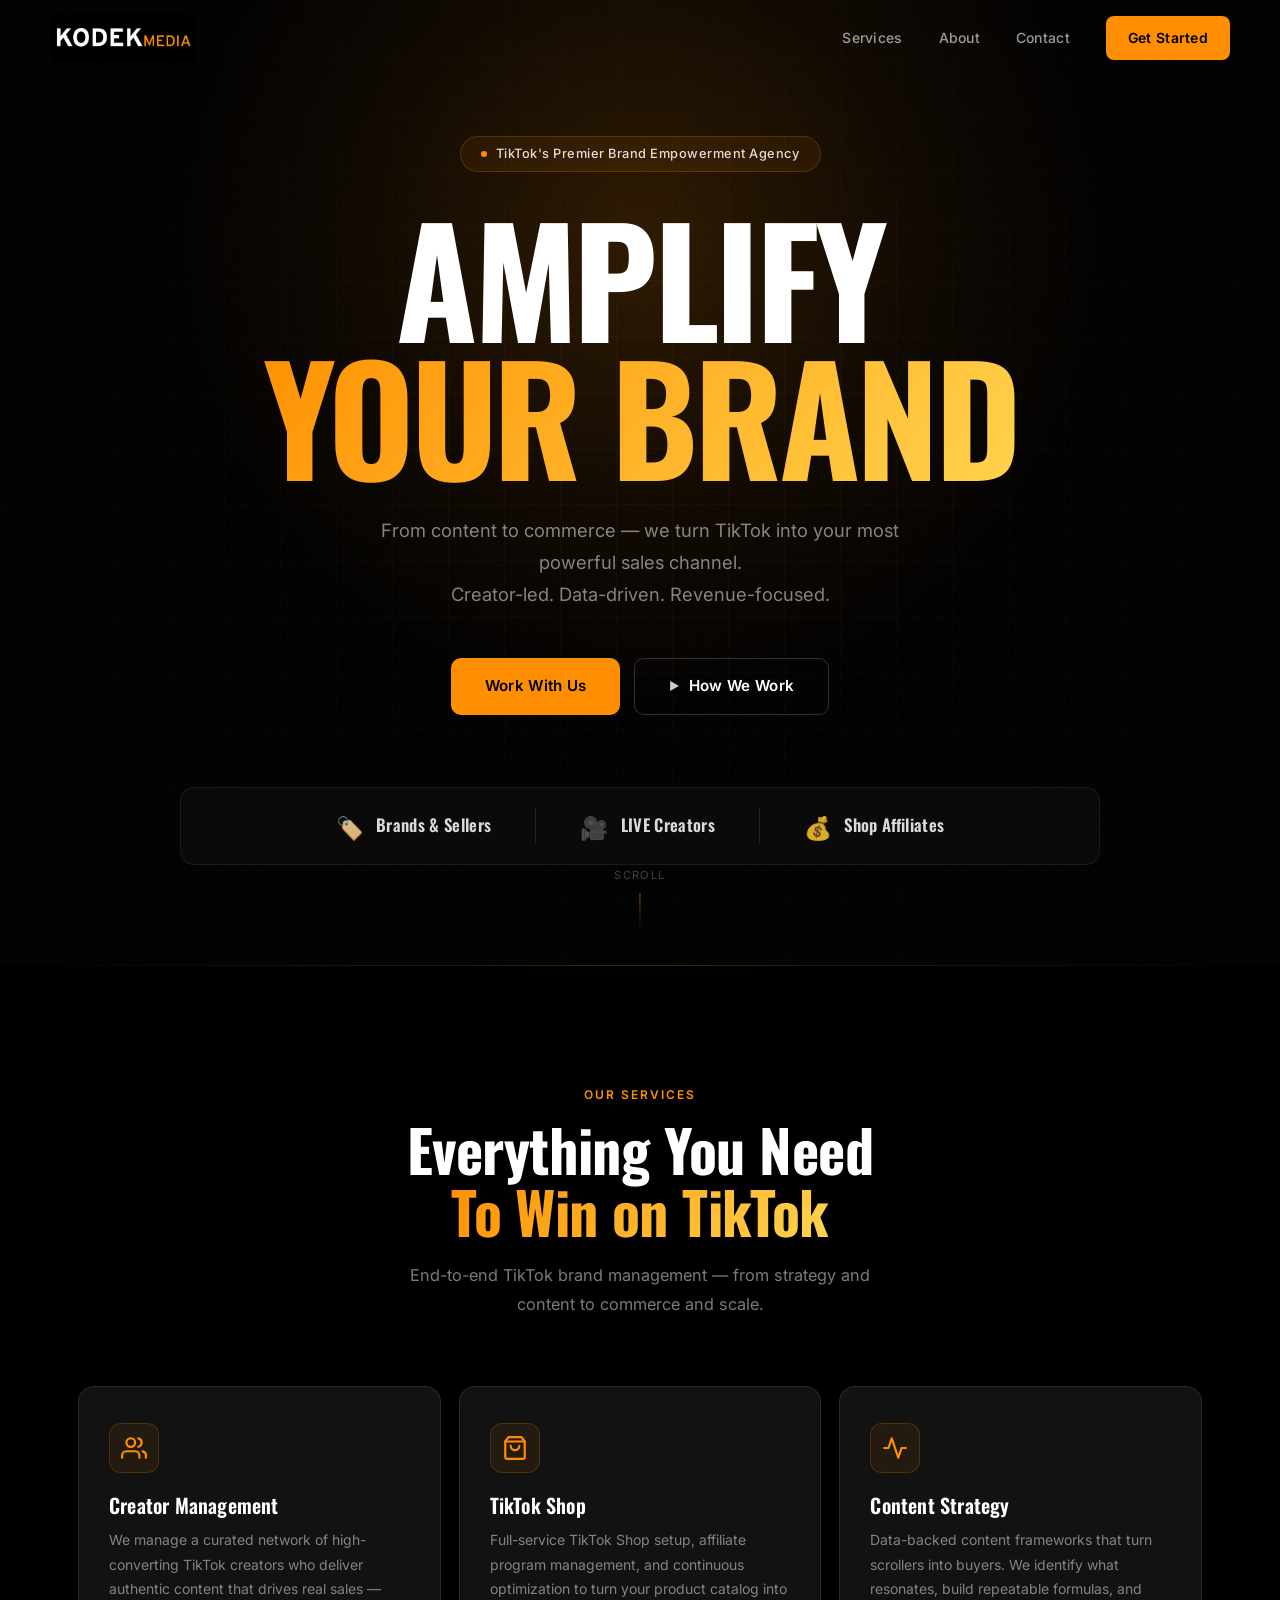
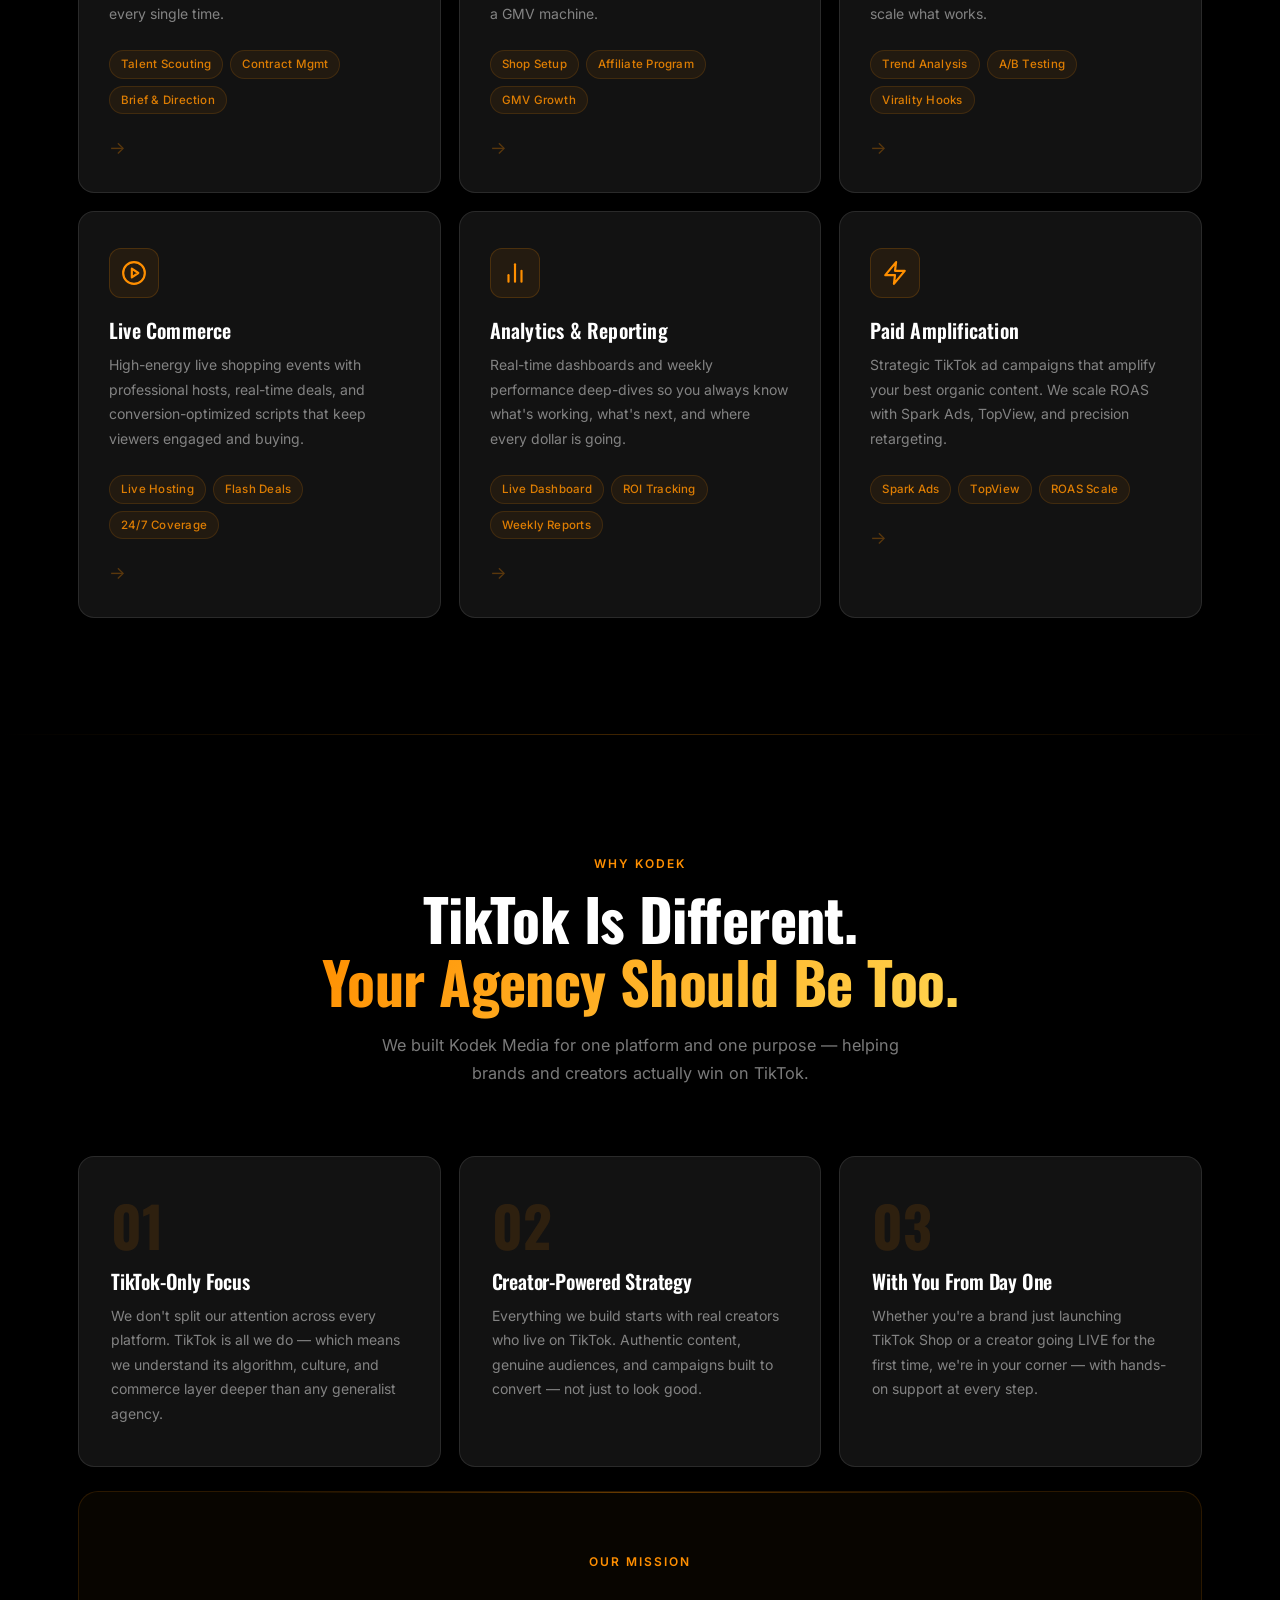
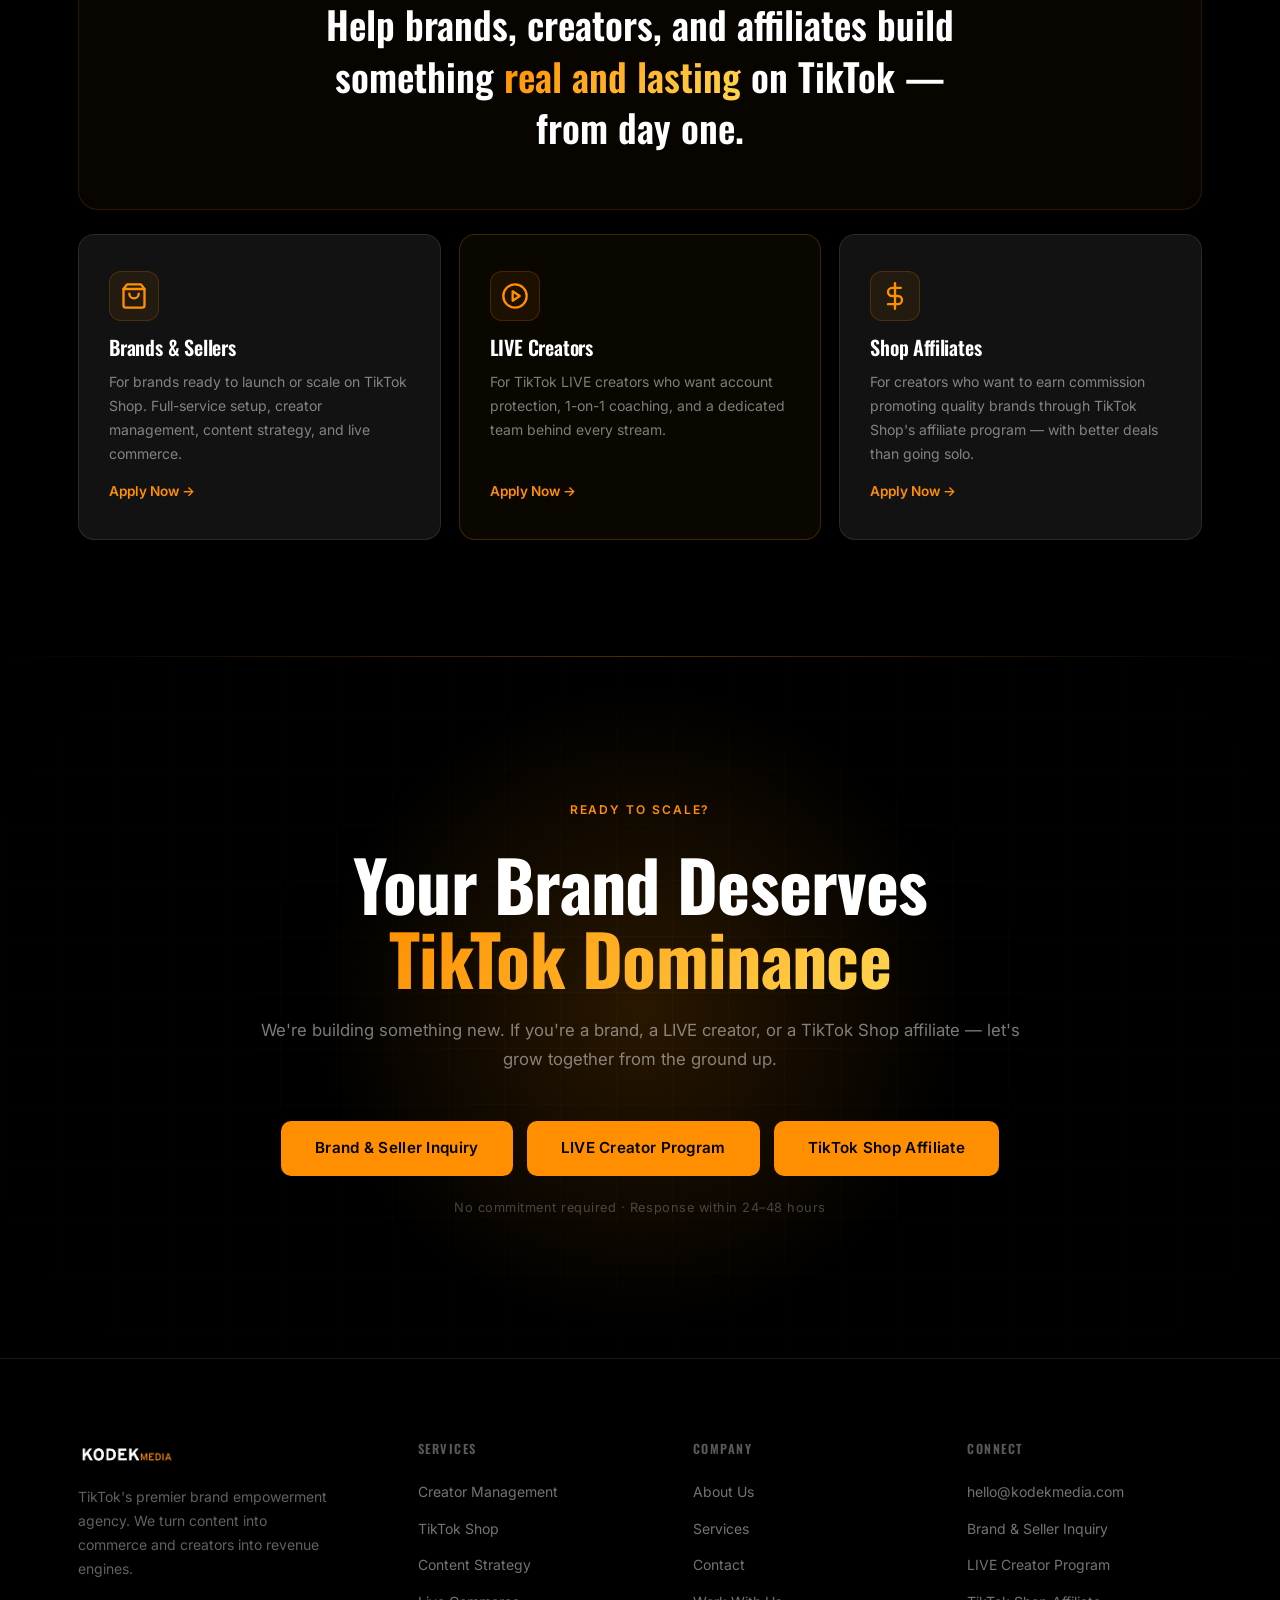
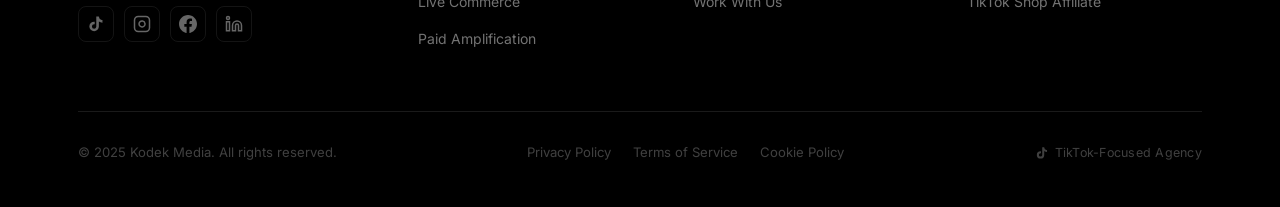
==== index.html @ 1ad3b4e5 "Initial commit - Kodek Media website" ====
<!DOCTYPE html>
<html lang="en">
<head>
  <meta charset="UTF-8" />
  <meta name="viewport" content="width=device-width, initial-scale=1.0" />
  <title>Kodek Media — TikTok Brand Empowerment</title>
  <link rel="preconnect" href="https://fonts.googleapis.com" />
  <link rel="preconnect" href="https://fonts.gstatic.com" crossorigin />
  <link href="https://fonts.googleapis.com/css2?family=Inter:wght@300;400;500;600;700;800;900&family=Oswald:wght@400;500;600;700&display=swap" rel="stylesheet" />
  <link rel="stylesheet" href="styles.css" />
  <link rel="icon" type="image/png" href="logo-icon.png" />
</head>
<body>

  <!-- ═══════════════════════ NAVBAR ═══════════════════════ -->
  <nav id="navbar">
    <div class="nav-container">
      <a href="#" class="logo-link">
        <img src="logo-wordmark.png" alt="Kodek Media" class="logo-img logo-wordmark" />
        <img src="logo-icon.png"     alt="Kodek Media" class="logo-img logo-icon-only" />
      </a>
      <ul class="nav-links">
        <li><a href="#services">Services</a></li>
        <li><a href="#about">About</a></li>
        <li><a href="#contact">Contact</a></li>
      </ul>
      <a href="apply-brand.html" class="btn btn-primary nav-cta">Get Started</a>
      <button class="menu-toggle" id="menuToggle" aria-label="Toggle menu">
        <span></span><span></span><span></span>
      </button>
    </div>
  </nav>

  <!-- ═══════════════════════ MOBILE MENU ═══════════════════════ -->
  <div class="mobile-menu" id="mobileMenu">
    <ul>
      <li><a href="#services">Services</a></li>
      <li><a href="#about">About</a></li>
      <li><a href="#contact">Contact</a></li>
      <li><a href="#contact" class="btn btn-primary" style="display:inline-flex;margin-top:8px">Get Started</a></li>
    </ul>
  </div>

  <!-- ═══════════════════════ HERO ═══════════════════════ -->
  <section id="hero" class="hero">
    <div class="hero-glow"></div>
    <div class="hero-grid"></div>
    <div class="hero-noise"></div>

    <div class="hero-content">
      <div class="hero-badge animate-fade-up">
        <span class="badge-dot"></span>
        TikTok's Premier Brand Empowerment Agency
      </div>

      <h1 class="hero-title animate-fade-up delay-1">
        AMPLIFY<br />
        <span class="text-gradient">YOUR BRAND</span>
      </h1>

      <p class="hero-subtitle animate-fade-up delay-2">
        From content to commerce — we turn TikTok into your most powerful sales channel.<br />
        Creator-led. Data-driven. Revenue-focused.
      </p>

      <div class="hero-ctas animate-fade-up delay-3">
        <a href="#contact" class="btn btn-primary btn-large">Work With Us</a>
        <a href="#about" class="btn btn-ghost btn-large">
          <span class="btn-icon">▶</span>
          How We Work
        </a>
      </div>

      <div class="hero-pillars animate-fade-up delay-4">
        <div class="hero-pillar">
          <span class="pillar-icon">🏷️</span>
          <span>Brands &amp; Sellers</span>
        </div>
        <div class="pillar-divider"></div>
        <div class="hero-pillar">
          <span class="pillar-icon">🎥</span>
          <span>LIVE Creators</span>
        </div>
        <div class="pillar-divider"></div>
        <div class="hero-pillar">
          <span class="pillar-icon">💰</span>
          <span>Shop Affiliates</span>
        </div>
      </div>
    </div>

    <div class="scroll-indicator">
      <span class="scroll-text">Scroll</span>
      <div class="scroll-line"></div>
    </div>
  </section>


  <!-- ═══════════════════════ SERVICES ═══════════════════════ -->
  <section id="services" class="services">
    <div class="container">
      <div class="section-header">
        <span class="section-label animate-in">Our Services</span>
        <h2 class="section-title animate-in">
          Everything You Need<br />
          <span class="text-gradient">To Win on TikTok</span>
        </h2>
        <p class="section-desc animate-in">
          End-to-end TikTok brand management — from strategy and content to commerce and scale.
        </p>
      </div>

      <div class="services-grid">

        <div class="service-card animate-in">
          <div class="card-icon">
            <svg xmlns="http://www.w3.org/2000/svg" width="26" height="26" viewBox="0 0 24 24" fill="none" stroke="currentColor" stroke-width="2" stroke-linecap="round" stroke-linejoin="round">
              <path d="M17 21v-2a4 4 0 0 0-4-4H5a4 4 0 0 0-4 4v2"/><circle cx="9" cy="7" r="4"/>
              <path d="M23 21v-2a4 4 0 0 0-3-3.87"/><path d="M16 3.13a4 4 0 0 1 0 7.75"/>
            </svg>
          </div>
          <h3>Creator Management</h3>
          <p>We manage a curated network of high-converting TikTok creators who deliver authentic content that drives real sales — every single time.</p>
          <div class="card-tags">
            <span class="tag">Talent Scouting</span>
            <span class="tag">Contract Mgmt</span>
            <span class="tag">Brief &amp; Direction</span>
          </div>
          <div class="card-arrow">→</div>
        </div>

        <div class="service-card animate-in">
          <div class="card-icon">
            <svg xmlns="http://www.w3.org/2000/svg" width="26" height="26" viewBox="0 0 24 24" fill="none" stroke="currentColor" stroke-width="2" stroke-linecap="round" stroke-linejoin="round">
              <path d="M6 2L3 6v14a2 2 0 0 0 2 2h14a2 2 0 0 0 2-2V6l-3-4z"/>
              <line x1="3" y1="6" x2="21" y2="6"/>
              <path d="M16 10a4 4 0 0 1-8 0"/>
            </svg>
          </div>
          <h3>TikTok Shop</h3>
          <p>Full-service TikTok Shop setup, affiliate program management, and continuous optimization to turn your product catalog into a GMV machine.</p>
          <div class="card-tags">
            <span class="tag">Shop Setup</span>
            <span class="tag">Affiliate Program</span>
            <span class="tag">GMV Growth</span>
          </div>
          <div class="card-arrow">→</div>
        </div>

        <div class="service-card animate-in">
          <div class="card-icon">
            <svg xmlns="http://www.w3.org/2000/svg" width="26" height="26" viewBox="0 0 24 24" fill="none" stroke="currentColor" stroke-width="2" stroke-linecap="round" stroke-linejoin="round">
              <polyline points="22 12 18 12 15 21 9 3 6 12 2 12"/>
            </svg>
          </div>
          <h3>Content Strategy</h3>
          <p>Data-backed content frameworks that turn scrollers into buyers. We identify what resonates, build repeatable formulas, and scale what works.</p>
          <div class="card-tags">
            <span class="tag">Trend Analysis</span>
            <span class="tag">A/B Testing</span>
            <span class="tag">Virality Hooks</span>
          </div>
          <div class="card-arrow">→</div>
        </div>

        <div class="service-card animate-in">
          <div class="card-icon">
            <svg xmlns="http://www.w3.org/2000/svg" width="26" height="26" viewBox="0 0 24 24" fill="none" stroke="currentColor" stroke-width="2" stroke-linecap="round" stroke-linejoin="round">
              <circle cx="12" cy="12" r="10"/>
              <polygon points="10 8 16 12 10 16 10 8"/>
            </svg>
          </div>
          <h3>Live Commerce</h3>
          <p>High-energy live shopping events with professional hosts, real-time deals, and conversion-optimized scripts that keep viewers engaged and buying.</p>
          <div class="card-tags">
            <span class="tag">Live Hosting</span>
            <span class="tag">Flash Deals</span>
            <span class="tag">24/7 Coverage</span>
          </div>
          <div class="card-arrow">→</div>
        </div>

        <div class="service-card animate-in">
          <div class="card-icon">
            <svg xmlns="http://www.w3.org/2000/svg" width="26" height="26" viewBox="0 0 24 24" fill="none" stroke="currentColor" stroke-width="2" stroke-linecap="round" stroke-linejoin="round">
              <line x1="18" y1="20" x2="18" y2="10"/>
              <line x1="12" y1="20" x2="12" y2="4"/>
              <line x1="6" y1="20" x2="6" y2="14"/>
            </svg>
          </div>
          <h3>Analytics &amp; Reporting</h3>
          <p>Real-time dashboards and weekly performance deep-dives so you always know what's working, what's next, and where every dollar is going.</p>
          <div class="card-tags">
            <span class="tag">Live Dashboard</span>
            <span class="tag">ROI Tracking</span>
            <span class="tag">Weekly Reports</span>
          </div>
          <div class="card-arrow">→</div>
        </div>

        <div class="service-card animate-in">
          <div class="card-icon">
            <svg xmlns="http://www.w3.org/2000/svg" width="26" height="26" viewBox="0 0 24 24" fill="none" stroke="currentColor" stroke-width="2" stroke-linecap="round" stroke-linejoin="round">
              <polygon points="13 2 3 14 12 14 11 22 21 10 12 10 13 2"/>
            </svg>
          </div>
          <h3>Paid Amplification</h3>
          <p>Strategic TikTok ad campaigns that amplify your best organic content. We scale ROAS with Spark Ads, TopView, and precision retargeting.</p>
          <div class="card-tags">
            <span class="tag">Spark Ads</span>
            <span class="tag">TopView</span>
            <span class="tag">ROAS Scale</span>
          </div>
          <div class="card-arrow">→</div>
        </div>

      </div>
    </div>
  </section>

  <!-- ═══════════════════════ WHY KODEK ═══════════════════════ -->
  <section id="about" class="why-section">
    <div class="container">

      <div class="section-header">
        <span class="section-label animate-in">Why Kodek</span>
        <h2 class="section-title animate-in">
          TikTok Is Different.<br />
          <span class="text-gradient">Your Agency Should Be Too.</span>
        </h2>
        <p class="section-desc animate-in">
          We built Kodek Media for one platform and one purpose — helping brands and creators actually win on TikTok.
        </p>
      </div>

      <!-- 3 differentiators -->
      <div class="why-grid">
        <div class="why-card animate-in">
          <div class="why-number">01</div>
          <h3>TikTok-Only Focus</h3>
          <p>We don't split our attention across every platform. TikTok is all we do — which means we understand its algorithm, culture, and commerce layer deeper than any generalist agency.</p>
        </div>
        <div class="why-card animate-in">
          <div class="why-number">02</div>
          <h3>Creator-Powered Strategy</h3>
          <p>Everything we build starts with real creators who live on TikTok. Authentic content, genuine audiences, and campaigns built to convert — not just to look good.</p>
        </div>
        <div class="why-card animate-in">
          <div class="why-number">03</div>
          <h3>With You From Day One</h3>
          <p>Whether you're a brand just launching TikTok Shop or a creator going LIVE for the first time, we're in your corner — with hands-on support at every step.</p>
        </div>
      </div>

      <!-- Mission statement -->
      <div class="mission-block animate-in">
        <span class="section-label">Our Mission</span>
        <blockquote class="mission-quote">
          Help brands, creators, and affiliates build something
          <span class="text-gradient"> real and lasting</span> on TikTok — from day one.
        </blockquote>
      </div>

      <!-- 3 program cards -->
      <div class="program-grid">
        <a href="apply-brand.html" class="program-card animate-in">
          <div class="program-icon">
            <svg xmlns="http://www.w3.org/2000/svg" width="28" height="28" viewBox="0 0 24 24" fill="none" stroke="currentColor" stroke-width="2" stroke-linecap="round" stroke-linejoin="round"><path d="M6 2L3 6v14a2 2 0 0 0 2 2h14a2 2 0 0 0 2-2V6l-3-4z"/><line x1="3" y1="6" x2="21" y2="6"/><path d="M16 10a4 4 0 0 1-8 0"/></svg>
          </div>
          <h3>Brands &amp; Sellers</h3>
          <p>For brands ready to launch or scale on TikTok Shop. Full-service setup, creator management, content strategy, and live commerce.</p>
          <span class="program-cta">Apply Now →</span>
        </a>
        <a href="apply-creator.html" class="program-card featured animate-in">
          <div class="program-icon">
            <svg xmlns="http://www.w3.org/2000/svg" width="28" height="28" viewBox="0 0 24 24" fill="none" stroke="currentColor" stroke-width="2" stroke-linecap="round" stroke-linejoin="round"><circle cx="12" cy="12" r="10"/><polygon points="10 8 16 12 10 16 10 8"/></svg>
          </div>
          <h3>LIVE Creators</h3>
          <p>For TikTok LIVE creators who want account protection, 1-on-1 coaching, and a dedicated team behind every stream.</p>
          <span class="program-cta">Apply Now →</span>
        </a>
        <a href="apply-affiliate.html" class="program-card animate-in">
          <div class="program-icon">
            <svg xmlns="http://www.w3.org/2000/svg" width="28" height="28" viewBox="0 0 24 24" fill="none" stroke="currentColor" stroke-width="2" stroke-linecap="round" stroke-linejoin="round"><line x1="12" y1="1" x2="12" y2="23"/><path d="M17 5H9.5a3.5 3.5 0 0 0 0 7h5a3.5 3.5 0 0 1 0 7H6"/></svg>
          </div>
          <h3>Shop Affiliates</h3>
          <p>For creators who want to earn commission promoting quality brands through TikTok Shop's affiliate program — with better deals than going solo.</p>
          <span class="program-cta">Apply Now →</span>
        </a>
      </div>

    </div>
  </section>


  <!-- ═══════════════════════ CTA ═══════════════════════ -->
  <section id="contact" class="cta-section">
    <div class="cta-glow"></div>
    <div class="cta-grid"></div>
    <div class="container">
      <div class="cta-content animate-in">
        <span class="section-label">Ready to Scale?</span>
        <h2 class="cta-title">
          Your Brand Deserves<br />
          <span class="text-gradient">TikTok Dominance</span>
        </h2>
        <p class="cta-desc">We're building something new. If you're a brand, a LIVE creator, or a TikTok Shop affiliate — let's grow together from the ground up.</p>
        <div class="cta-buttons">
          <a href="apply-brand.html"     class="btn btn-primary btn-large">Brand &amp; Seller Inquiry</a>
          <a href="apply-creator.html"   class="btn btn-primary btn-large">LIVE Creator Program</a>
          <a href="apply-affiliate.html" class="btn btn-primary btn-large">TikTok Shop Affiliate</a>
        </div>
        <div class="cta-note">No commitment required · Response within 24–48 hours</div>
      </div>
    </div>
  </section>

  <!-- ═══════════════════════ FOOTER ═══════════════════════ -->
  <footer class="footer">
    <div class="container">
      <div class="footer-top">

        <div class="footer-brand">
          <img src="logo-wordmark.png" alt="Kodek Media" class="footer-logo-img" />
          <p class="footer-tagline">TikTok's premier brand empowerment agency. We turn content into commerce and creators into revenue engines.</p>
          <div class="footer-social">
            <a href="#" class="social-link" aria-label="TikTok">
              <svg viewBox="0 0 24 24" fill="currentColor" width="18" height="18">
                <path d="M19.59 6.69a4.83 4.83 0 01-3.77-4.25V2h-3.45v13.67a2.89 2.89 0 01-2.88 2.5 2.89 2.89 0 01-2.89-2.89 2.89 2.89 0 012.89-2.89c.28 0 .54.04.79.1V9.01a6.27 6.27 0 00-.79-.05 6.34 6.34 0 00-6.34 6.34 6.34 6.34 0 006.34 6.34 6.34 6.34 0 006.33-6.34V8.65a8.18 8.18 0 004.79 1.53v-3.4a4.85 4.85 0 01-1.02-.09z"/>
              </svg>
            </a>
            <a href="https://www.instagram.com/kodekmedia" target="_blank" class="social-link" aria-label="Instagram">
              <svg viewBox="0 0 24 24" fill="none" stroke="currentColor" stroke-width="2" width="18" height="18">
                <rect x="2" y="2" width="20" height="20" rx="5" ry="5"/>
                <path d="M16 11.37A4 4 0 1 1 12.63 8 4 4 0 0 1 16 11.37z"/>
                <line x1="17.5" y1="6.5" x2="17.51" y2="6.5"/>
              </svg>
            </a>
            <a href="https://www.facebook.com/profile.php?id=61575314942605" target="_blank" class="social-link" aria-label="Facebook">
              <svg viewBox="0 0 24 24" fill="currentColor" width="18" height="18">
                <path d="M24 12.073c0-6.627-5.373-12-12-12s-12 5.373-12 12c0 5.99 4.388 10.954 10.125 11.854v-8.385H7.078v-3.47h3.047V9.43c0-3.007 1.792-4.669 4.533-4.669 1.312 0 2.686.235 2.686.235v2.953H15.83c-1.491 0-1.956.925-1.956 1.874v2.25h3.328l-.532 3.47h-2.796v8.385C19.612 23.027 24 18.062 24 12.073z"/>
              </svg>
            </a>
            <a href="https://www.linkedin.com/company/kodek-media/" target="_blank" class="social-link" aria-label="LinkedIn">
              <svg viewBox="0 0 24 24" fill="none" stroke="currentColor" stroke-width="2" width="18" height="18">
                <path d="M16 8a6 6 0 0 1 6 6v7h-4v-7a2 2 0 0 0-2-2 2 2 0 0 0-2 2v7h-4v-7a6 6 0 0 1 6-6z"/>
                <rect x="2" y="9" width="4" height="12"/><circle cx="4" cy="4" r="2"/>
              </svg>
            </a>
          </div>
        </div>

        <div class="footer-links">
          <div class="footer-col">
            <h4>Services</h4>
            <ul>
              <li><a href="#services">Creator Management</a></li>
              <li><a href="#services">TikTok Shop</a></li>
              <li><a href="#services">Content Strategy</a></li>
              <li><a href="#services">Live Commerce</a></li>
              <li><a href="#services">Paid Amplification</a></li>
            </ul>
          </div>
          <div class="footer-col">
            <h4>Company</h4>
            <ul>
              <li><a href="#about">About Us</a></li>
              <li><a href="#services">Services</a></li>
              <li><a href="#contact">Contact</a></li>
              <li><a href="apply-brand.html">Work With Us</a></li>
            </ul>
          </div>
          <div class="footer-col">
            <h4>Connect</h4>
            <ul>
              <li><a href="mailto:hello@kodekmedia.com">hello@kodekmedia.com</a></li>
              <li><a href="apply-brand.html">Brand &amp; Seller Inquiry</a></li>
              <li><a href="apply-creator.html">LIVE Creator Program</a></li>
              <li><a href="apply-affiliate.html">TikTok Shop Affiliate</a></li>
            </ul>
          </div>
        </div>

      </div>

      <div class="footer-bottom">
        <p>© 2025 Kodek Media. All rights reserved.</p>
        <div class="footer-bottom-links">
          <a href="privacy-policy.html">Privacy Policy</a>
          <a href="terms-of-service.html">Terms of Service</a>
          <a href="terms-of-service.html#cookies">Cookie Policy</a>
        </div>
        <div class="tiktok-badge">
          <svg viewBox="0 0 24 24" fill="currentColor" width="14" height="14">
            <path d="M19.59 6.69a4.83 4.83 0 01-3.77-4.25V2h-3.45v13.67a2.89 2.89 0 01-2.88 2.5 2.89 2.89 0 01-2.89-2.89 2.89 2.89 0 012.89-2.89c.28 0 .54.04.79.1V9.01a6.27 6.27 0 00-.79-.05 6.34 6.34 0 00-6.34 6.34 6.34 6.34 0 006.34 6.34 6.34 6.34 0 006.33-6.34V8.65a8.18 8.18 0 004.79 1.53v-3.4a4.85 4.85 0 01-1.02-.09z"/>
          </svg>
          TikTok-Focused Agency
        </div>
      </div>

    </div>
  </footer>

  <script src="script.js"></script>
</body>
</html>
---- styles.css ----
/* ═══════════════════════════════════════════════════════════
   KODEK MEDIA — GLOBAL STYLES
   Brand: #000000 (black) · #ffffff (white) · #ff8f00 (amber)
═══════════════════════════════════════════════════════════ */

/* === RESET & BASE === */
*, *::before, *::after {
  margin: 0;
  padding: 0;
  box-sizing: border-box;
}

:root {
  --black:        #000000;
  --white:        #ffffff;
  --amber:        #ff8f00;
  --amber-dim:    rgba(255, 143, 0, 0.12);
  --amber-mid:    rgba(255, 143, 0, 0.25);
  --amber-glow:   rgba(255, 143, 0, 0.10);
  --glass:        rgba(255, 255, 255, 0.07);
  --glass-border: rgba(255, 255, 255, 0.10);
  --glass-hover:  rgba(255, 255, 255, 0.10);
  --gray:         #666;
  --gray-light:   #aaa;
  --nav-h:        76px;
  --ease-out:     cubic-bezier(0.4, 0, 0.2, 1);
}

html {
  scroll-behavior: smooth;
  font-size: 16px;
}

body {
  background: var(--black);
  color: var(--white);
  font-family: 'Inter', -apple-system, BlinkMacSystemFont, sans-serif;
  overflow-x: hidden;
  line-height: 1.6;
  -webkit-font-smoothing: antialiased;
}

/* === UTILITY === */
.container {
  max-width: 1180px;
  margin: 0 auto;
  padding: 0 28px;
}

.text-gradient {
  background: linear-gradient(130deg, var(--amber) 0%, #ffd54f 100%);
  -webkit-background-clip: text;
  -webkit-text-fill-color: transparent;
  background-clip: text;
}

/* === TYPOGRAPHY === */
h1, h2, h3, .logo, .footer-logo {
  font-family: 'Oswald', sans-serif;
  letter-spacing: -0.01em;
  line-height: 1.05;
}

/* === BUTTONS === */
.btn {
  display: inline-flex;
  align-items: center;
  justify-content: center;
  gap: 8px;
  padding: 11px 22px;
  border-radius: 8px;
  font-family: 'Inter', sans-serif;
  font-weight: 600;
  font-size: 0.875rem;
  text-decoration: none;
  cursor: pointer;
  border: none;
  transition: all 0.3s var(--ease-out);
  letter-spacing: 0.02em;
  white-space: nowrap;
}

.btn-primary {
  background: var(--amber);
  color: var(--black);
}

.btn-primary:hover {
  background: #ffaa00;
  transform: translateY(-2px);
  box-shadow: 0 10px 36px rgba(255, 143, 0, 0.45);
}

.btn-ghost {
  background: transparent;
  color: var(--white);
  border: 1px solid rgba(255, 255, 255, 0.18);
}

.btn-ghost:hover {
  border-color: var(--amber);
  color: var(--amber);
  transform: translateY(-2px);
}

.btn-large {
  padding: 15px 34px;
  font-size: 0.95rem;
  border-radius: 10px;
}

.btn-icon {
  font-size: 0.7rem;
  opacity: 0.8;
}

/* ═══════════════════════════════════════
   NAVBAR
═══════════════════════════════════════ */
#navbar {
  position: fixed;
  top: 0;
  left: 0;
  right: 0;
  z-index: 1000;
  height: var(--nav-h);
  display: flex;
  align-items: center;
  padding: 0 28px;
  transition: background 0.5s var(--ease-out), border-color 0.5s var(--ease-out), box-shadow 0.5s var(--ease-out);
}

#navbar.scrolled {
  background: rgba(0, 0, 0, 0.82);
  backdrop-filter: blur(24px);
  -webkit-backdrop-filter: blur(24px);
  border-bottom: 1px solid rgba(255, 255, 255, 0.05);
  box-shadow: 0 4px 32px rgba(0, 0, 0, 0.4);
}

.nav-container {
  max-width: 1180px;
  margin: 0 auto;
  width: 100%;
  display: flex;
  align-items: center;
}

/* Logo image variants */
.logo-link {
  display: flex;
  align-items: center;
  text-decoration: none;
  flex-shrink: 0;
}

.logo-img {
  display: block;
  object-fit: contain;
}

/* Desktop: show wordmark, hide icon */
.logo-wordmark  { height: 48px; width: auto; display: block; }
.logo-icon-only { height: 48px; width: 48px; display: none; }

/* Footer logo */
.footer-logo-img {
  height: 32px;
  width: auto;
  display: block;
  margin-bottom: 14px;
  object-fit: contain;
}

.logo-accent {
  color: var(--amber);
}

.nav-links {
  display: flex;
  list-style: none;
  gap: 36px;
  margin-left: auto;
  margin-right: 36px;
}

.nav-links a {
  text-decoration: none;
  color: rgba(255, 255, 255, 0.6);
  font-size: 0.875rem;
  font-weight: 500;
  transition: color 0.25s;
  letter-spacing: 0.02em;
}

.nav-links a:hover {
  color: var(--white);
}

.nav-cta {
  flex-shrink: 0;
}

.menu-toggle {
  display: none;
  flex-direction: column;
  justify-content: center;
  gap: 5px;
  background: none;
  border: none;
  cursor: pointer;
  padding: 4px;
  margin-left: auto;
}

.menu-toggle span {
  width: 22px;
  height: 1.5px;
  background: var(--white);
  border-radius: 2px;
  transition: all 0.3s var(--ease-out);
  display: block;
}

.menu-toggle.open span:nth-child(1) { transform: translateY(6.5px) rotate(45deg); }
.menu-toggle.open span:nth-child(2) { opacity: 0; transform: scaleX(0); }
.menu-toggle.open span:nth-child(3) { transform: translateY(-6.5px) rotate(-45deg); }

/* === MOBILE MENU === */
.mobile-menu {
  position: fixed;
  top: var(--nav-h);
  left: 0;
  right: 0;
  background: rgba(0, 0, 0, 0.96);
  backdrop-filter: blur(24px);
  padding: 28px;
  z-index: 999;
  border-bottom: 1px solid var(--glass-border);
  transform: translateY(-8px);
  opacity: 0;
  transition: all 0.35s var(--ease-out);
  pointer-events: none;
}

.mobile-menu.open {
  transform: translateY(0);
  opacity: 1;
  pointer-events: all;
}

.mobile-menu ul {
  list-style: none;
  display: flex;
  flex-direction: column;
  gap: 4px;
}

.mobile-menu li a {
  text-decoration: none;
  color: rgba(255, 255, 255, 0.8);
  font-size: 1.1rem;
  font-weight: 500;
  display: block;
  padding: 10px 0;
  border-bottom: 1px solid var(--glass-border);
  transition: color 0.25s;
}

.mobile-menu li:last-child a {
  border-bottom: none;
}

.mobile-menu li a:hover {
  color: var(--amber);
}

/* ═══════════════════════════════════════
   HERO
═══════════════════════════════════════ */
.hero {
  min-height: 100vh;
  display: flex;
  flex-direction: column;
  align-items: center;
  justify-content: center;
  position: relative;
  overflow: hidden;
  padding: calc(var(--nav-h) + 60px) 28px 100px;
}

/* Glow orb */
.hero-glow {
  position: absolute;
  width: 1000px;
  height: 1000px;
  background: radial-gradient(circle, rgba(255, 143, 0, 0.18) 0%, rgba(255, 143, 0, 0.06) 40%, transparent 70%);
  top: -260px;
  left: 50%;
  transform: translateX(-50%);
  pointer-events: none;
  animation: heroGlowPulse 7s ease-in-out infinite;
  will-change: transform, opacity;
}

@keyframes heroGlowPulse {
  0%, 100% { opacity: 0.65; transform: translateX(-50%) scale(1); }
  50%       { opacity: 1;    transform: translateX(-50%) scale(1.07); }
}

/* Subtle grid */
.hero-grid {
  position: absolute;
  inset: 0;
  background-image:
    linear-gradient(rgba(255, 143, 0, 0.04) 1px, transparent 1px),
    linear-gradient(90deg, rgba(255, 143, 0, 0.04) 1px, transparent 1px);
  background-size: 56px 56px;
  pointer-events: none;
  mask-image: radial-gradient(ellipse 75% 75% at 50% 50%, black 0%, transparent 100%);
}

/* Noise texture */
.hero-noise {
  position: absolute;
  inset: 0;
  pointer-events: none;
  opacity: 0.03;
  background-image: url("data:image/svg+xml,%3Csvg viewBox='0 0 256 256' xmlns='http://www.w3.org/2000/svg'%3E%3Cfilter id='noise'%3E%3CfeTurbulence type='fractalNoise' baseFrequency='0.9' numOctaves='4' stitchTiles='stitch'/%3E%3C/filter%3E%3Crect width='100%25' height='100%25' filter='url(%23noise)'/%3E%3C/svg%3E");
  background-size: 200px 200px;
}

.hero-content {
  text-align: center;
  position: relative;
  z-index: 2;
  max-width: 920px;
  width: 100%;
}

/* Badge */
.hero-badge {
  display: inline-flex;
  align-items: center;
  gap: 9px;
  background: rgba(255, 143, 0, 0.08);
  border: 1px solid rgba(255, 143, 0, 0.2);
  border-radius: 100px;
  padding: 7px 20px;
  font-size: 0.8rem;
  font-weight: 500;
  letter-spacing: 0.04em;
  color: rgba(255, 255, 255, 0.85);
  margin-bottom: 36px;
}

.badge-dot {
  width: 6px;
  height: 6px;
  background: var(--amber);
  border-radius: 50%;
  animation: pulseDot 2.2s ease-in-out infinite;
  flex-shrink: 0;
}

@keyframes pulseDot {
  0%, 100% { opacity: 1; box-shadow: 0 0 0 0 rgba(255, 143, 0, 0.5); }
  50%       { opacity: 0.7; box-shadow: 0 0 0 5px rgba(255, 143, 0, 0); }
}

/* Headline */
.hero-title {
  font-family: 'Oswald', sans-serif;
  font-size: clamp(72px, 12vw, 148px);
  font-weight: 700;
  line-height: 0.93;
  letter-spacing: -0.03em;
  margin-bottom: 30px;
}

/* Subtitle */
.hero-subtitle {
  font-size: clamp(1rem, 1.8vw, 1.15rem);
  color: rgba(255, 255, 255, 0.5);
  line-height: 1.75;
  margin-bottom: 48px;
  max-width: 580px;
  margin-left: auto;
  margin-right: auto;
}

/* CTAs */
.hero-ctas {
  display: flex;
  gap: 14px;
  justify-content: center;
  flex-wrap: wrap;
  margin-bottom: 72px;
}

/* Stats bar */
.hero-stats {
  display: flex;
  align-items: center;
  justify-content: center;
  padding: 28px 48px;
  background: rgba(255, 255, 255, 0.03);
  border: 1px solid rgba(255, 255, 255, 0.07);
  border-radius: 18px;
  backdrop-filter: blur(12px);
  -webkit-backdrop-filter: blur(12px);
  flex-wrap: wrap;
  gap: 0;
  position: relative;
}

.hero-stats::before {
  content: '';
  position: absolute;
  top: 0;
  left: 50%;
  transform: translateX(-50%);
  width: 60%;
  height: 1px;
  background: linear-gradient(90deg, transparent, rgba(255, 143, 0, 0.4), transparent);
}

.stat-item {
  display: flex;
  flex-direction: column;
  align-items: center;
  padding: 0 40px;
}

.stat-value {
  font-family: 'Oswald', sans-serif;
  font-size: 2.2rem;
  font-weight: 700;
  color: var(--amber);
  line-height: 1;
  margin-bottom: 6px;
}

.stat-label {
  font-size: 0.75rem;
  color: rgba(255, 255, 255, 0.4);
  letter-spacing: 0.06em;
  text-transform: uppercase;
}

.stat-divider {
  width: 1px;
  height: 44px;
  background: rgba(255, 255, 255, 0.07);
  flex-shrink: 0;
}

/* Scroll indicator */
.scroll-indicator {
  position: absolute;
  bottom: 36px;
  left: 50%;
  transform: translateX(-50%);
  display: flex;
  flex-direction: column;
  align-items: center;
  gap: 8px;
  color: rgba(255, 255, 255, 0.25);
  font-size: 0.7rem;
  letter-spacing: 0.12em;
  text-transform: uppercase;
}

.scroll-line {
  width: 1px;
  height: 36px;
  background: linear-gradient(to bottom, rgba(255, 143, 0, 0.6), transparent);
  animation: scrollDrop 2.2s ease-in-out infinite;
  transform-origin: top;
}

@keyframes scrollDrop {
  0%   { transform: scaleY(0); opacity: 0; transform-origin: top; }
  40%  { transform: scaleY(1); opacity: 1; transform-origin: top; }
  60%  { transform: scaleY(1); opacity: 1; transform-origin: bottom; }
  100% { transform: scaleY(0); opacity: 0; transform-origin: bottom; }
}

/* Hero pillars (replaces fake stats bar) */
.hero-pillars {
  display: flex;
  align-items: center;
  justify-content: center;
  gap: 0;
  padding: 20px 40px;
  background: rgba(255,255,255,0.03);
  border: 1px solid rgba(255,255,255,0.07);
  border-radius: 14px;
  backdrop-filter: blur(12px);
  flex-wrap: wrap;
}

.hero-pillar {
  display: flex;
  align-items: center;
  gap: 12px;
  padding: 0 44px;
  font-size: 1.05rem;
  font-weight: 600;
  color: rgba(255,255,255,0.85);
  letter-spacing: 0.02em;
  font-family: 'Oswald', sans-serif;
}

.pillar-icon { font-size: 1.4rem; }

.pillar-divider {
  width: 1px;
  height: 36px;
  background: rgba(255,255,255,0.1);
  flex-shrink: 0;
}

/* ═══════════════════════════════════════
   WHY KODEK
═══════════════════════════════════════ */
.why-section {
  padding: 116px 0;
  position: relative;
}

.why-section::before {
  content: '';
  position: absolute;
  top: 0; left: 0; right: 0;
  height: 1px;
  background: linear-gradient(90deg, transparent, rgba(255,143,0,0.25), transparent);
}

.why-grid {
  display: grid;
  grid-template-columns: repeat(3, 1fr);
  gap: 18px;
  margin-bottom: 24px;
}

.why-card {
  background: var(--glass);
  border: 1px solid var(--glass-border);
  border-radius: 16px;
  padding: 40px 32px;
  transition: all 0.4s var(--ease-out);
}

.why-card:hover {
  background: var(--glass-hover);
  border-color: rgba(255,143,0,0.18);
  transform: translateY(-4px);
}

.why-number {
  font-family: 'Oswald', sans-serif;
  font-size: 3.5rem;
  font-weight: 700;
  color: rgba(255,143,0,0.12);
  line-height: 1;
  margin-bottom: 18px;
}

.why-card h3 {
  font-family: 'Oswald', sans-serif;
  font-size: 1.25rem;
  font-weight: 600;
  color: var(--white);
  margin-bottom: 12px;
}

.why-card p {
  font-size: 0.875rem;
  color: rgba(255,255,255,0.48);
  line-height: 1.75;
}

/* Mission block */
.mission-block {
  margin: 24px 0;
  background: rgba(255,143,0,0.03);
  border: 1px solid rgba(255,143,0,0.14);
  border-radius: 20px;
  padding: 56px 64px;
  text-align: center;
  position: relative;
  overflow: hidden;
}

.mission-block::before {
  content: '';
  position: absolute;
  top: 0; left: 15%; right: 15%;
  height: 1px;
  background: linear-gradient(90deg, transparent, rgba(255,143,0,0.4), transparent);
}

.mission-quote {
  font-family: 'Oswald', sans-serif;
  font-size: clamp(22px, 3.2vw, 38px);
  font-weight: 600;
  line-height: 1.35;
  color: var(--white);
  margin-top: 14px;
  font-style: normal;
  max-width: 680px;
  margin-left: auto;
  margin-right: auto;
}

/* Program cards */
.program-grid {
  display: grid;
  grid-template-columns: repeat(3, 1fr);
  gap: 18px;
  margin-top: 24px;
}

.program-card {
  background: var(--glass);
  border: 1px solid var(--glass-border);
  border-radius: 16px;
  padding: 36px 30px;
  text-decoration: none;
  color: var(--white);
  display: flex;
  flex-direction: column;
  gap: 12px;
  transition: all 0.4s var(--ease-out);
  position: relative;
  overflow: hidden;
}

.program-card::after {
  content: '';
  position: absolute;
  top: 0; left: 0; right: 0;
  height: 1px;
  background: linear-gradient(90deg, transparent, var(--amber), transparent);
  opacity: 0;
  transition: opacity 0.4s;
}

.program-card:hover {
  background: var(--glass-hover);
  border-color: rgba(255,143,0,0.2);
  transform: translateY(-6px);
  box-shadow: 0 24px 56px rgba(0,0,0,0.4);
}

.program-card:hover::after { opacity: 1; }

.program-card.featured {
  border-color: rgba(255,143,0,0.22);
  background: rgba(255,143,0,0.04);
}

.program-icon {
  width: 50px;
  height: 50px;
  background: rgba(255,143,0,0.08);
  border: 1px solid rgba(255,143,0,0.18);
  border-radius: 12px;
  display: flex;
  align-items: center;
  justify-content: center;
  color: var(--amber);
  margin-bottom: 4px;
  transition: all 0.3s;
}

.program-card:hover .program-icon {
  background: rgba(255,143,0,0.18);
  box-shadow: 0 0 24px rgba(255,143,0,0.20);
}

.program-card h3 {
  font-family: 'Oswald', sans-serif;
  font-size: 1.25rem;
  font-weight: 600;
  color: var(--white);
}

.program-card p {
  font-size: 0.875rem;
  color: rgba(255,255,255,0.48);
  line-height: 1.7;
  flex: 1;
}

.program-cta {
  font-size: 0.85rem;
  font-weight: 600;
  color: var(--amber);
  margin-top: 4px;
  transition: letter-spacing 0.3s;
  display: inline-block;
}

.program-card:hover .program-cta {
  letter-spacing: 0.04em;
}

/* ═══════════════════════════════════════
   PARTNER STRIP
═══════════════════════════════════════ */
.partner-strip {
  border-top: 1px solid var(--glass-border);
  border-bottom: 1px solid var(--glass-border);
  padding: 18px 28px;
  background: rgba(255, 255, 255, 0.015);
}

.partner-strip-inner {
  max-width: 1180px;
  margin: 0 auto;
  display: flex;
  align-items: center;
  gap: 32px;
  flex-wrap: wrap;
}

.partner-label {
  font-size: 0.75rem;
  color: rgba(255, 255, 255, 0.3);
  letter-spacing: 0.06em;
  text-transform: uppercase;
  white-space: nowrap;
  flex-shrink: 0;
}

.partner-items {
  display: flex;
  align-items: center;
  gap: 20px;
  flex-wrap: wrap;
}

.partner-item {
  display: flex;
  align-items: center;
  gap: 7px;
  font-size: 0.8rem;
  font-weight: 500;
  color: rgba(255, 255, 255, 0.35);
  letter-spacing: 0.02em;
}

.partner-dot {
  width: 3px;
  height: 3px;
  border-radius: 50%;
  background: rgba(255, 143, 0, 0.4);
  flex-shrink: 0;
}

/* ═══════════════════════════════════════
   SHARED SECTION STYLES
═══════════════════════════════════════ */
.section-header {
  text-align: center;
  margin-bottom: 68px;
}

.section-label {
  display: inline-block;
  color: var(--amber);
  font-size: 0.75rem;
  font-weight: 600;
  letter-spacing: 0.16em;
  text-transform: uppercase;
  margin-bottom: 14px;
}

.section-title {
  font-family: 'Oswald', sans-serif;
  font-size: clamp(36px, 5vw, 58px);
  font-weight: 700;
  margin-bottom: 18px;
  line-height: 1.08;
}

.section-desc {
  font-size: 1.02rem;
  color: rgba(255, 255, 255, 0.48);
  max-width: 520px;
  margin: 0 auto;
  line-height: 1.75;
}

/* Edge lines */
.section-edge {
  height: 1px;
  background: linear-gradient(90deg, transparent, rgba(255, 143, 0, 0.2), transparent);
}

/* ═══════════════════════════════════════
   SERVICES
═══════════════════════════════════════ */
.services {
  padding: 116px 0;
  position: relative;
}

.services::before {
  content: '';
  position: absolute;
  top: 0;
  left: 0;
  right: 0;
  height: 1px;
  background: linear-gradient(90deg, transparent, rgba(255, 143, 0, 0.25), transparent);
}

.services-grid {
  display: grid;
  grid-template-columns: repeat(3, 1fr);
  gap: 18px;
}

.service-card {
  background: var(--glass);
  border: 1px solid var(--glass-border);
  border-radius: 16px;
  padding: 36px 30px 30px;
  transition: all 0.4s var(--ease-out);
  position: relative;
  overflow: hidden;
  cursor: default;
}

/* Top shimmer on hover */
.service-card::after {
  content: '';
  position: absolute;
  top: 0;
  left: 0;
  right: 0;
  height: 1px;
  background: linear-gradient(90deg, transparent, var(--amber), transparent);
  opacity: 0;
  transition: opacity 0.4s;
}

.service-card:hover {
  background: var(--glass-hover);
  border-color: rgba(255, 143, 0, 0.18);
  transform: translateY(-6px);
  box-shadow: 0 24px 56px rgba(0, 0, 0, 0.4), 0 0 0 1px rgba(255, 143, 0, 0.04);
}

.service-card:hover::after {
  opacity: 1;
}

/* Glow bleed on hover */
.service-card::before {
  content: '';
  position: absolute;
  bottom: -60px;
  left: 50%;
  transform: translateX(-50%);
  width: 80%;
  height: 80px;
  background: radial-gradient(ellipse, rgba(255, 143, 0, 0.14) 0%, transparent 70%);
  opacity: 0;
  transition: opacity 0.4s;
  pointer-events: none;
}

.service-card:hover::before {
  opacity: 1;
}

.card-icon {
  width: 50px;
  height: 50px;
  background: rgba(255, 143, 0, 0.08);
  border: 1px solid rgba(255, 143, 0, 0.18);
  border-radius: 12px;
  display: flex;
  align-items: center;
  justify-content: center;
  color: var(--amber);
  margin-bottom: 22px;
  transition: all 0.3s;
}

.service-card:hover .card-icon {
  background: rgba(255, 143, 0, 0.18);
  box-shadow: 0 0 28px rgba(255, 143, 0, 0.20);
}

.service-card h3 {
  font-family: 'Oswald', sans-serif;
  font-size: 1.25rem;
  font-weight: 600;
  color: var(--white);
  margin-bottom: 12px;
  letter-spacing: 0.01em;
}

.service-card p {
  font-size: 0.875rem;
  color: rgba(255, 255, 255, 0.48);
  line-height: 1.75;
  margin-bottom: 24px;
}

.card-tags {
  display: flex;
  flex-wrap: wrap;
  gap: 7px;
  margin-bottom: 20px;
}

.tag {
  font-size: 0.72rem;
  font-weight: 500;
  color: rgba(255, 143, 0, 0.85);
  background: rgba(255, 143, 0, 0.07);
  border: 1px solid rgba(255, 143, 0, 0.14);
  border-radius: 100px;
  padding: 4px 11px;
  letter-spacing: 0.02em;
  transition: all 0.3s;
}

.service-card:hover .tag {
  background: rgba(255, 143, 0, 0.11);
  border-color: rgba(255, 143, 0, 0.22);
}

.card-arrow {
  font-size: 1.1rem;
  color: rgba(255, 143, 0, 0.3);
  transition: all 0.35s;
  display: inline-block;
}

.service-card:hover .card-arrow {
  color: var(--amber);
  transform: translateX(4px);
}

/* ═══════════════════════════════════════
   RESULTS
═══════════════════════════════════════ */
.results {
  padding: 116px 0;
  position: relative;
  overflow: hidden;
}

.results::before,
.results::after {
  content: '';
  position: absolute;
  left: 0;
  right: 0;
  height: 1px;
  background: linear-gradient(90deg, transparent, rgba(255, 143, 0, 0.2), transparent);
}

.results::before { top: 0; }
.results::after  { bottom: 0; }

.results-glow {
  position: absolute;
  width: 800px;
  height: 800px;
  background: radial-gradient(circle, rgba(255, 143, 0, 0.12) 0%, transparent 65%);
  top: 50%;
  left: 50%;
  transform: translate(-50%, -50%);
  pointer-events: none;
}

.results-grid {
  display: grid;
  grid-template-columns: repeat(4, 1fr);
  border: 1px solid var(--glass-border);
  border-radius: 20px;
  overflow: hidden;
}

.result-item {
  padding: 52px 32px;
  text-align: center;
  border-right: 1px solid var(--glass-border);
  position: relative;
  transition: background 0.35s;
}

.result-item:last-child {
  border-right: none;
}

.result-item::before {
  content: '';
  position: absolute;
  top: 0;
  left: 20%;
  right: 20%;
  height: 2px;
  background: linear-gradient(90deg, transparent, var(--amber), transparent);
  opacity: 0;
  transition: opacity 0.35s;
}

.result-item:hover {
  background: rgba(255, 143, 0, 0.025);
}

.result-item:hover::before {
  opacity: 1;
}

.result-number {
  font-family: 'Oswald', sans-serif;
  font-size: clamp(38px, 4.5vw, 62px);
  font-weight: 700;
  color: var(--amber);
  line-height: 1;
  margin-bottom: 10px;
}

.result-label {
  font-family: 'Oswald', sans-serif;
  font-size: 1rem;
  font-weight: 600;
  color: var(--white);
  margin-bottom: 16px;
  letter-spacing: 0.01em;
}

.result-bar {
  width: 60px;
  height: 2px;
  background: rgba(255, 255, 255, 0.06);
  border-radius: 2px;
  margin: 0 auto 14px;
  overflow: hidden;
}

.result-bar-fill {
  height: 100%;
  background: linear-gradient(90deg, var(--amber), #ffd54f);
  border-radius: 2px;
  transform: scaleX(0);
  transform-origin: left;
  transition: transform 1.2s var(--ease-out) 0.3s;
}

.result-item.visible .result-bar-fill {
  transform: scaleX(1);
}

.result-desc {
  font-size: 0.8rem;
  color: rgba(255, 255, 255, 0.32);
  line-height: 1.5;
}

/* ═══════════════════════════════════════
   TESTIMONIALS
═══════════════════════════════════════ */
.testimonials {
  padding: 116px 0;
  position: relative;
}

.testimonials::before {
  content: '';
  position: absolute;
  top: 0;
  left: 0;
  right: 0;
  height: 1px;
  background: linear-gradient(90deg, transparent, rgba(255, 143, 0, 0.25), transparent);
}

.testimonials-grid {
  display: grid;
  grid-template-columns: repeat(3, 1fr);
  gap: 18px;
  align-items: start;
}

.testimonial-card {
  background: var(--glass);
  border: 1px solid var(--glass-border);
  border-radius: 18px;
  padding: 38px 34px;
  position: relative;
  transition: all 0.4s var(--ease-out);
  overflow: hidden;
}

.testimonial-card:hover {
  transform: translateY(-5px);
  box-shadow: 0 28px 60px rgba(0, 0, 0, 0.45);
  border-color: rgba(255, 143, 0, 0.12);
}

.testimonial-card.featured {
  border-color: rgba(255, 143, 0, 0.22);
  background: rgba(255, 143, 0, 0.04);
  margin-top: -12px;
}

.featured-badge {
  display: inline-flex;
  font-size: 0.72rem;
  font-weight: 600;
  color: var(--amber);
  letter-spacing: 0.04em;
  margin-bottom: 18px;
}

.quote-mark {
  font-family: 'Oswald', sans-serif;
  font-size: 4rem;
  line-height: 0.6;
  color: var(--amber);
  opacity: 0.2;
  margin-bottom: 16px;
  display: block;
}

.stars {
  color: var(--amber);
  font-size: 0.9rem;
  letter-spacing: 3px;
  margin-bottom: 18px;
}

.testimonial-text {
  font-size: 0.9rem;
  line-height: 1.8;
  color: rgba(255, 255, 255, 0.72);
  margin-bottom: 30px;
  font-style: italic;
}

.testimonial-author {
  display: flex;
  align-items: center;
  gap: 14px;
}

.author-avatar {
  width: 44px;
  height: 44px;
  border-radius: 50%;
  display: flex;
  align-items: center;
  justify-content: center;
  font-family: 'Oswald', sans-serif;
  font-weight: 700;
  font-size: 0.85rem;
  color: var(--black);
  flex-shrink: 0;
}

.author-info {
  display: flex;
  flex-direction: column;
  gap: 2px;
}

.author-name {
  font-weight: 600;
  font-size: 0.9rem;
  color: var(--white);
}

.author-handle {
  font-size: 0.78rem;
  color: rgba(255, 255, 255, 0.35);
}

.author-result {
  font-size: 0.75rem;
  color: var(--amber);
  font-weight: 500;
  margin-top: 3px;
}

/* ═══════════════════════════════════════
   CTA SECTION
═══════════════════════════════════════ */
.cta-section {
  padding: 140px 0;
  position: relative;
  overflow: hidden;
  text-align: center;
}

.cta-section::before {
  content: '';
  position: absolute;
  top: 0;
  left: 0;
  right: 0;
  height: 1px;
  background: linear-gradient(90deg, transparent, rgba(255, 143, 0, 0.3), transparent);
}

.cta-glow {
  position: absolute;
  width: 700px;
  height: 700px;
  background: radial-gradient(circle, rgba(255, 143, 0, 0.16) 0%, transparent 65%);
  top: 50%;
  left: 50%;
  transform: translate(-50%, -50%);
  pointer-events: none;
  animation: heroGlowPulse 6s ease-in-out infinite;
}

.cta-grid {
  position: absolute;
  inset: 0;
  background-image:
    linear-gradient(rgba(255, 143, 0, 0.035) 1px, transparent 1px),
    linear-gradient(90deg, rgba(255, 143, 0, 0.035) 1px, transparent 1px);
  background-size: 56px 56px;
  pointer-events: none;
  mask-image: radial-gradient(ellipse 60% 80% at 50% 50%, black 0%, transparent 100%);
}

.cta-content {
  position: relative;
  z-index: 2;
  max-width: 760px;
  margin: 0 auto;
}

.cta-title {
  font-family: 'Oswald', sans-serif;
  font-size: clamp(40px, 6vw, 70px);
  font-weight: 700;
  margin: 14px 0 22px;
  line-height: 1.05;
}

.cta-desc {
  font-size: 1.05rem;
  color: rgba(255, 255, 255, 0.48);
  margin-bottom: 48px;
  line-height: 1.7;
}

.cta-buttons {
  display: flex;
  gap: 14px;
  justify-content: center;
  flex-wrap: wrap;
}

.cta-note {
  margin-top: 22px;
  font-size: 0.8rem;
  color: rgba(255, 255, 255, 0.25);
  letter-spacing: 0.04em;
}

/* ═══════════════════════════════════════
   FOOTER
═══════════════════════════════════════ */
.footer {
  border-top: 1px solid var(--glass-border);
  padding: 80px 0 44px;
  position: relative;
}

.footer-top {
  display: grid;
  grid-template-columns: 260px 1fr;
  gap: 80px;
  margin-bottom: 60px;
}

.footer-logo {
  font-family: 'Oswald', sans-serif;
  font-size: 1.45rem;
  font-weight: 700;
  letter-spacing: 0.06em;
  display: block;
  margin-bottom: 14px;
  color: var(--white);
}

.footer-tagline {
  font-size: 0.875rem;
  color: rgba(255, 255, 255, 0.38);
  line-height: 1.7;
  margin-bottom: 26px;
}

.footer-social {
  display: flex;
  gap: 10px;
}

.social-link {
  width: 36px;
  height: 36px;
  border: 1px solid rgba(255, 255, 255, 0.08);
  border-radius: 8px;
  display: flex;
  align-items: center;
  justify-content: center;
  color: rgba(255, 255, 255, 0.4);
  text-decoration: none;
  transition: all 0.3s;
}

.social-link:hover {
  border-color: var(--amber);
  color: var(--amber);
  background: rgba(255, 143, 0, 0.06);
  transform: translateY(-2px);
}

.footer-links {
  display: grid;
  grid-template-columns: repeat(3, 1fr);
  gap: 40px;
}

.footer-col h4 {
  font-family: 'Oswald', sans-serif;
  font-size: 0.78rem;
  font-weight: 600;
  letter-spacing: 0.12em;
  text-transform: uppercase;
  color: rgba(255, 255, 255, 0.35);
  margin-bottom: 20px;
}

.footer-col ul {
  list-style: none;
  display: flex;
  flex-direction: column;
  gap: 11px;
}

.footer-col a {
  text-decoration: none;
  color: rgba(255, 255, 255, 0.45);
  font-size: 0.875rem;
  transition: color 0.25s;
}

.footer-col a:hover {
  color: var(--white);
}

.footer-bottom {
  border-top: 1px solid var(--glass-border);
  padding-top: 30px;
  display: flex;
  align-items: center;
  justify-content: space-between;
  flex-wrap: wrap;
  gap: 16px;
}

.footer-bottom > p {
  font-size: 0.82rem;
  color: rgba(255, 255, 255, 0.25);
}

.footer-bottom-links {
  display: flex;
  gap: 22px;
}

.footer-bottom-links a {
  font-size: 0.82rem;
  color: rgba(255, 255, 255, 0.25);
  text-decoration: none;
  transition: color 0.25s;
}

.footer-bottom-links a:hover {
  color: rgba(255, 255, 255, 0.6);
}

.tiktok-badge {
  display: flex;
  align-items: center;
  gap: 6px;
  font-size: 0.78rem;
  color: rgba(255, 255, 255, 0.25);
  letter-spacing: 0.02em;
}

/* ═══════════════════════════════════════
   SCROLL ANIMATIONS
═══════════════════════════════════════ */

/* Hero items animate on load */
.animate-fade-up {
  opacity: 0;
  transform: translateY(28px);
  animation: fadeUp 0.9s var(--ease-out) forwards;
}

.delay-1 { animation-delay: 0.15s; }
.delay-2 { animation-delay: 0.3s; }
.delay-3 { animation-delay: 0.45s; }
.delay-4 { animation-delay: 0.65s; }

@keyframes fadeUp {
  to {
    opacity: 1;
    transform: translateY(0);
  }
}

/* Scroll-triggered items */
.animate-in {
  opacity: 0;
  transform: translateY(22px);
  transition: opacity 0.7s var(--ease-out), transform 0.7s var(--ease-out);
}

.animate-in.visible {
  opacity: 1;
  transform: translateY(0);
}

/* Stagger for service cards */
.services-grid .service-card:nth-child(1) { transition-delay: 0.05s; }
.services-grid .service-card:nth-child(2) { transition-delay: 0.12s; }
.services-grid .service-card:nth-child(3) { transition-delay: 0.19s; }
.services-grid .service-card:nth-child(4) { transition-delay: 0.26s; }
.services-grid .service-card:nth-child(5) { transition-delay: 0.33s; }
.services-grid .service-card:nth-child(6) { transition-delay: 0.40s; }

/* Stagger for result items */
.results-grid .result-item:nth-child(1) { transition-delay: 0.05s; }
.results-grid .result-item:nth-child(2) { transition-delay: 0.13s; }
.results-grid .result-item:nth-child(3) { transition-delay: 0.21s; }
.results-grid .result-item:nth-child(4) { transition-delay: 0.29s; }

/* Stagger for testimonials */
.testimonials-grid .testimonial-card:nth-child(1) { transition-delay: 0.05s; }
.testimonials-grid .testimonial-card:nth-child(2) { transition-delay: 0.18s; }
.testimonials-grid .testimonial-card:nth-child(3) { transition-delay: 0.31s; }

/* ═══════════════════════════════════════
   RESPONSIVE
═══════════════════════════════════════ */
@media (max-width: 1024px) {
  .services-grid,
  .testimonials-grid {
    grid-template-columns: repeat(2, 1fr);
  }

  .results-grid {
    grid-template-columns: repeat(2, 1fr);
  }

  .result-item {
    border-bottom: 1px solid var(--glass-border);
  }

  .result-item:nth-child(2),
  .result-item:nth-child(4) {
    border-right: none;
  }

  .result-item:nth-child(3),
  .result-item:nth-child(4) {
    border-bottom: none;
  }

  .footer-top {
    grid-template-columns: 1fr;
    gap: 48px;
  }

  .testimonials-grid .testimonial-card.featured {
    margin-top: 0;
  }
}

@media (max-width: 768px) {
  .nav-links,
  .nav-cta {
    display: none;
  }

  .menu-toggle {
    display: flex;
  }

  /* Swap to icon-only logo on mobile */
  .logo-wordmark  { display: none; }
  .logo-icon-only { display: block; }

  .hero-title {
    font-size: clamp(58px, 16vw, 90px);
  }

  .hero-pillars {
    padding: 16px 20px;
    gap: 16px;
    flex-direction: column;
  }

  .hero-pillar { padding: 0; }
  .pillar-divider { width: 40px; height: 1px; }

  .why-grid,
  .program-grid {
    grid-template-columns: 1fr;
  }

  .mission-block {
    padding: 36px 24px;
  }

  .stat-divider {
    width: 48px;
    height: 1px;
  }

  .stat-item {
    padding: 0;
  }

  .services-grid,
  .testimonials-grid {
    grid-template-columns: 1fr;
  }

  .results-grid {
    grid-template-columns: 1fr;
    border-radius: 16px;
  }

  .result-item {
    border-right: none;
    border-bottom: 1px solid var(--glass-border);
  }

  .result-item:last-child {
    border-bottom: none;
  }

  .footer-links {
    grid-template-columns: repeat(2, 1fr);
  }

  .footer-bottom {
    flex-direction: column;
    text-align: center;
  }

  .hero-ctas,
  .cta-buttons {
    flex-direction: column;
    align-items: center;
  }

  .partner-strip-inner {
    flex-direction: column;
    gap: 16px;
    align-items: flex-start;
  }
}

@media (max-width: 480px) {
  .footer-links {
    grid-template-columns: 1fr;
  }

  .footer-bottom-links {
    flex-wrap: wrap;
    justify-content: center;
    gap: 14px;
  }

  .services-grid .service-card:nth-child(n) {
    transition-delay: 0s;
  }
}
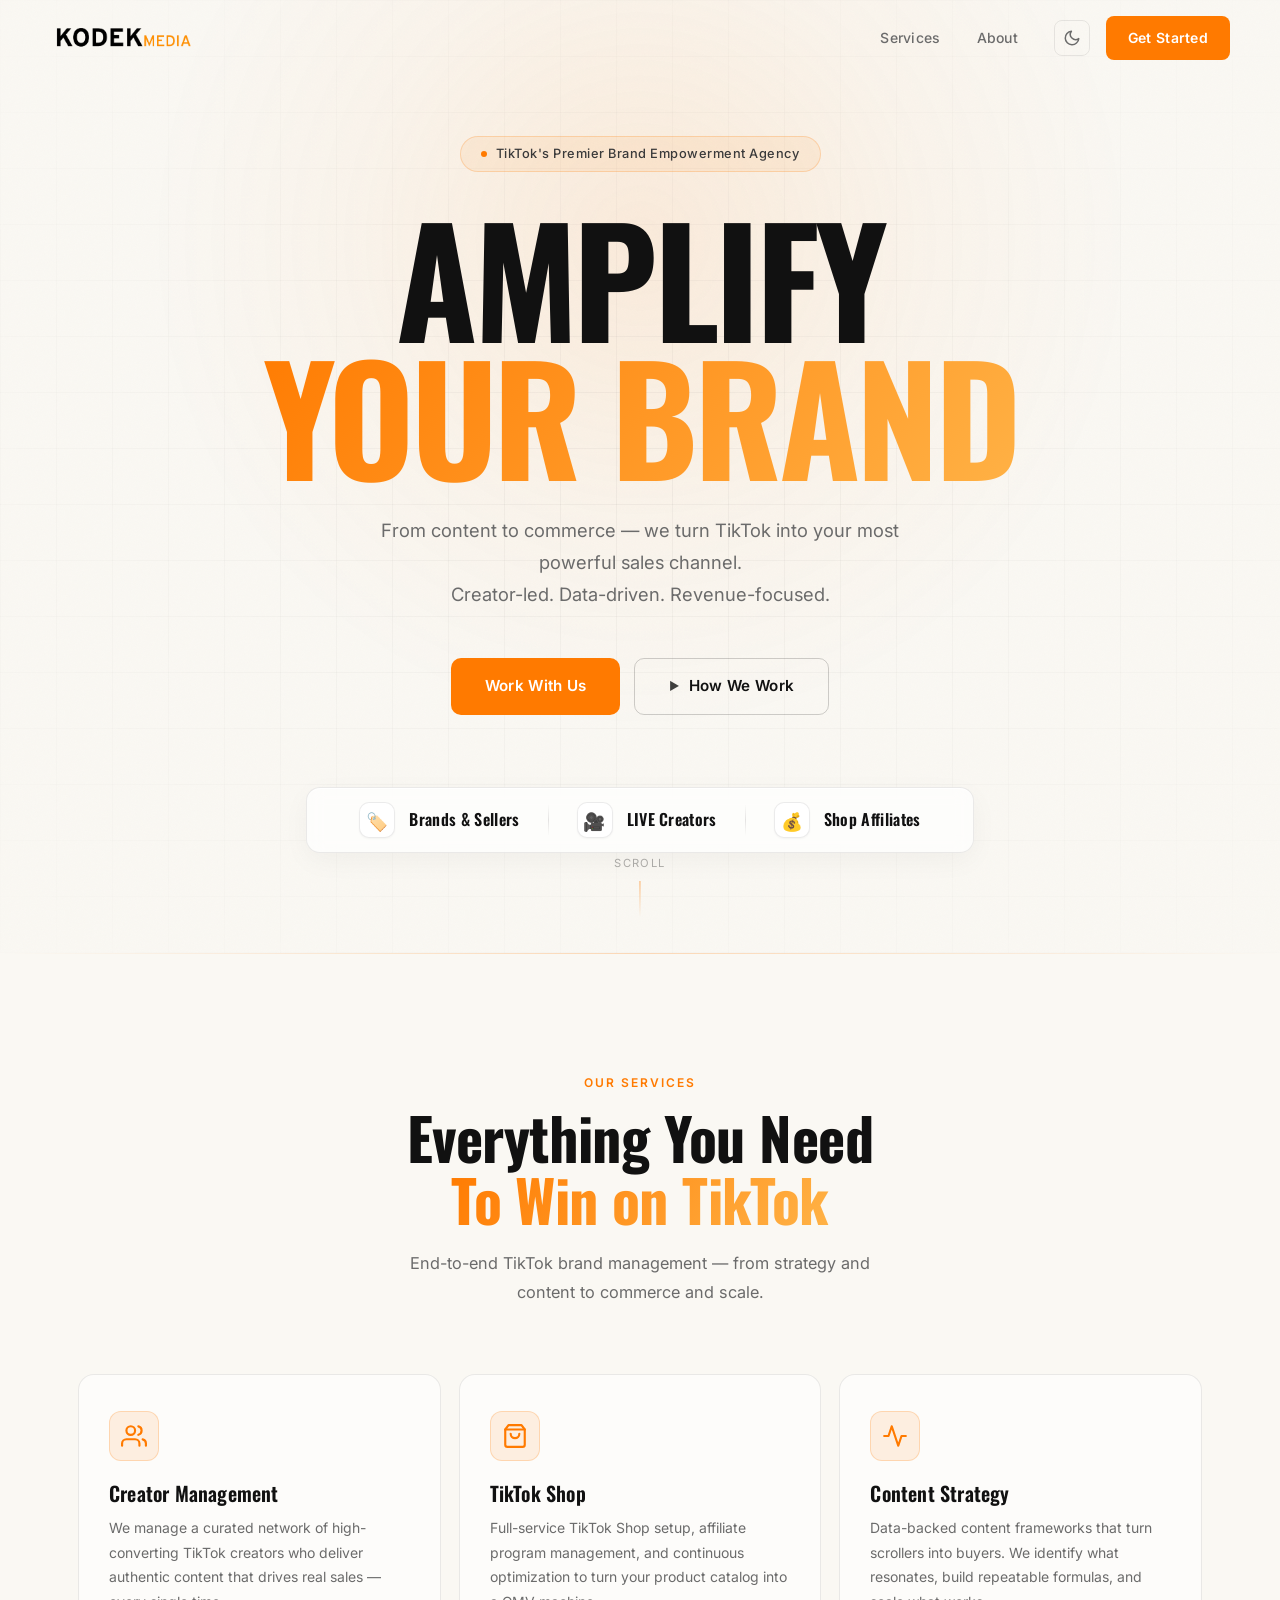
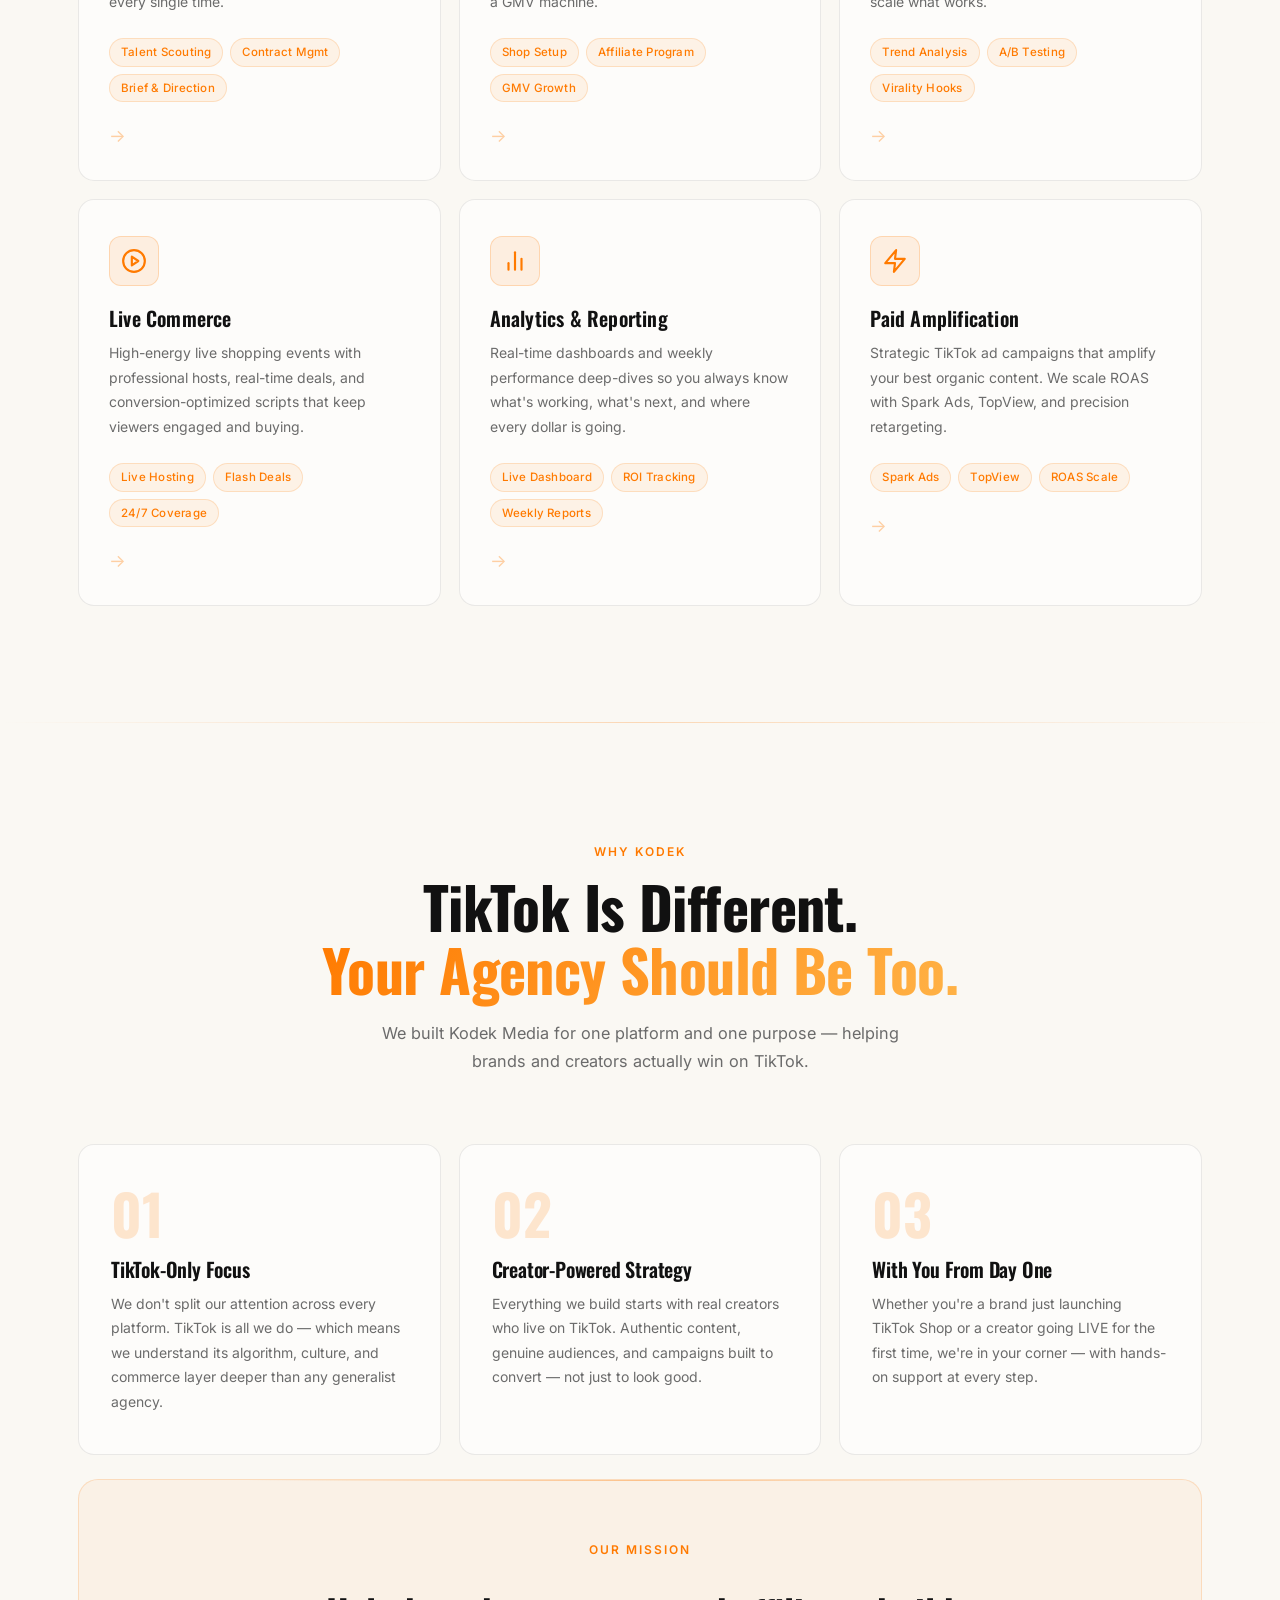
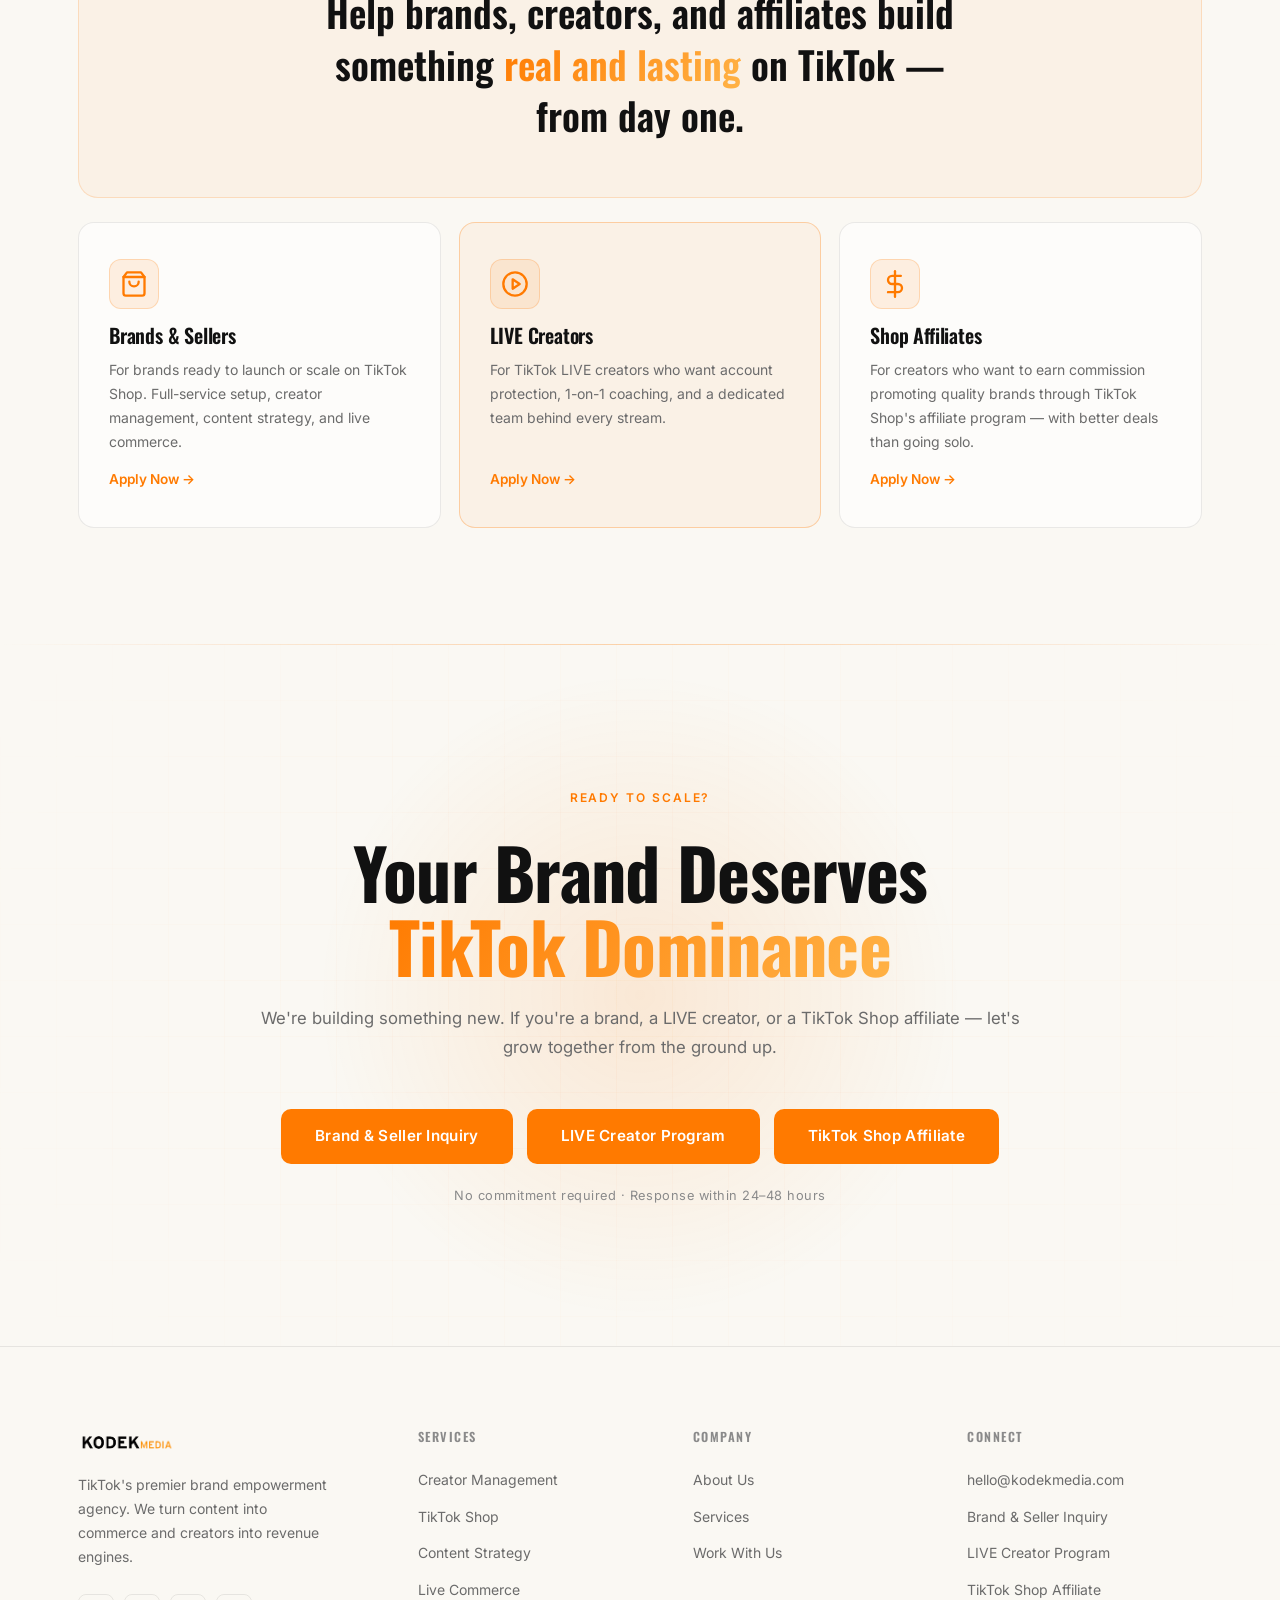
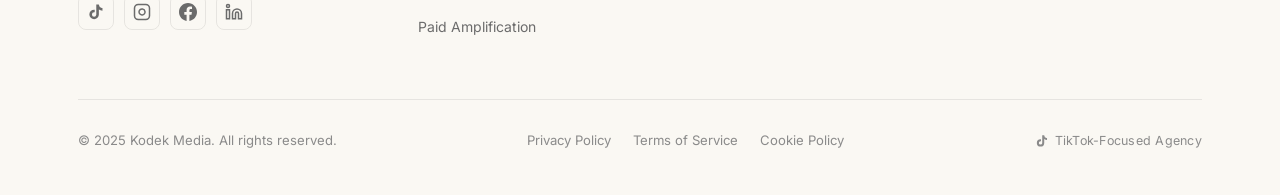
==== commit 5bf1c5af: "Add light theme as default with dark mode toggle - Introduce theme-light.css overriding styles.css/f" ====
--- a/index.html
+++ b/index.html
@@ -8,6 +8,8 @@
   <link rel="preconnect" href="https://fonts.gstatic.com" crossorigin />
   <link href="https://fonts.googleapis.com/css2?family=Inter:wght@300;400;500;600;700;800;900&family=Oswald:wght@400;500;600;700&display=swap" rel="stylesheet" />
   <link rel="stylesheet" href="styles.css" />
+  <link rel="stylesheet" href="theme-light.css" id="theme-light" />
+  <script src="theme.js"></script>
   <link rel="icon" type="image/png" href="logo-icon.png" />
 </head>
 <body>
@@ -22,8 +24,11 @@
       <ul class="nav-links">
         <li><a href="#services">Services</a></li>
         <li><a href="#about">About</a></li>
-        <li><a href="#contact">Contact</a></li>
       </ul>
+      <button class="theme-toggle" aria-label="Toggle theme">
+        <svg class="icon-sun" viewBox="0 0 24 24" width="18" height="18" fill="none" stroke="currentColor" stroke-width="2" stroke-linecap="round" stroke-linejoin="round"><circle cx="12" cy="12" r="4"/><line x1="12" y1="2" x2="12" y2="4"/><line x1="12" y1="20" x2="12" y2="22"/><line x1="4.93" y1="4.93" x2="6.34" y2="6.34"/><line x1="17.66" y1="17.66" x2="19.07" y2="19.07"/><line x1="2" y1="12" x2="4" y2="12"/><line x1="20" y1="12" x2="22" y2="12"/><line x1="4.93" y1="19.07" x2="6.34" y2="17.66"/><line x1="17.66" y1="6.34" x2="19.07" y2="4.93"/></svg>
+        <svg class="icon-moon" viewBox="0 0 24 24" width="18" height="18" fill="none" stroke="currentColor" stroke-width="2" stroke-linecap="round" stroke-linejoin="round"><path d="M21 12.79A9 9 0 1 1 11.21 3 7 7 0 0 0 21 12.79z"/></svg>
+      </button>
       <a href="apply-brand.html" class="btn btn-primary nav-cta">Get Started</a>
       <button class="menu-toggle" id="menuToggle" aria-label="Toggle menu">
         <span></span><span></span><span></span>
@@ -36,7 +41,6 @@
     <ul>
       <li><a href="#services">Services</a></li>
       <li><a href="#about">About</a></li>
-      <li><a href="#contact">Contact</a></li>
       <li><a href="#contact" class="btn btn-primary" style="display:inline-flex;margin-top:8px">Get Started</a></li>
     </ul>
   </div>
@@ -324,7 +328,7 @@
           <img src="logo-wordmark.png" alt="Kodek Media" class="footer-logo-img" />
           <p class="footer-tagline">TikTok's premier brand empowerment agency. We turn content into commerce and creators into revenue engines.</p>
           <div class="footer-social">
-            <a href="#" class="social-link" aria-label="TikTok">
+            <a href="https://www.tiktok.com/@kodekmedia" target="_blank" class="social-link" aria-label="TikTok">
               <svg viewBox="0 0 24 24" fill="currentColor" width="18" height="18">
                 <path d="M19.59 6.69a4.83 4.83 0 01-3.77-4.25V2h-3.45v13.67a2.89 2.89 0 01-2.88 2.5 2.89 2.89 0 01-2.89-2.89 2.89 2.89 0 012.89-2.89c.28 0 .54.04.79.1V9.01a6.27 6.27 0 00-.79-.05 6.34 6.34 0 00-6.34 6.34 6.34 6.34 0 006.34 6.34 6.34 6.34 0 006.33-6.34V8.65a8.18 8.18 0 004.79 1.53v-3.4a4.85 4.85 0 01-1.02-.09z"/>
               </svg>
@@ -366,8 +370,7 @@
             <ul>
               <li><a href="#about">About Us</a></li>
               <li><a href="#services">Services</a></li>
-              <li><a href="#contact">Contact</a></li>
-              <li><a href="apply-brand.html">Work With Us</a></li>
+                    <li><a href="apply-brand.html">Work With Us</a></li>
             </ul>
           </div>
           <div class="footer-col">
--- a/styles.css
+++ b/styles.css
@@ -193,12 +193,45 @@
   letter-spacing: 0.02em;
 }
 
-.nav-links a:hover {
+.nav-links a:hover,
+.nav-links a.active {
   color: var(--white);
 }
 
 .nav-cta {
   flex-shrink: 0;
+}
+
+/* === THEME TOGGLE === */
+.theme-toggle {
+  display: inline-flex;
+  align-items: center;
+  justify-content: center;
+  width: 36px;
+  height: 36px;
+  margin-right: 16px;
+  background: transparent;
+  border: 1px solid rgba(255, 255, 255, 0.18);
+  border-radius: 8px;
+  color: rgba(255, 255, 255, 0.7);
+  cursor: pointer;
+  transition: all 0.25s var(--ease-out);
+  flex-shrink: 0;
+  padding: 0;
+}
+.theme-toggle:hover {
+  border-color: var(--amber);
+  color: var(--amber);
+}
+.theme-toggle svg { display: block; }
+.theme-toggle .icon-sun  { display: block; }
+.theme-toggle .icon-moon { display: none; }
+
+@media (max-width: 768px) {
+  .theme-toggle {
+    margin-right: auto;
+    margin-left: 0;
+  }
 }
 
 .menu-toggle {
@@ -488,36 +521,51 @@
 
 /* Hero pillars (replaces fake stats bar) */
 .hero-pillars {
-  display: flex;
+  display: inline-flex;
   align-items: center;
   justify-content: center;
   gap: 0;
-  padding: 20px 40px;
-  background: rgba(255,255,255,0.03);
-  border: 1px solid rgba(255,255,255,0.07);
+  padding: 14px 24px;
+  background: linear-gradient(135deg, rgba(255,143,0,0.04) 0%, rgba(255,255,255,0.02) 100%);
+  border: 1px solid rgba(255,143,0,0.15);
   border-radius: 14px;
-  backdrop-filter: blur(12px);
+  backdrop-filter: blur(16px);
+  box-shadow: 0 0 40px rgba(255,143,0,0.04), inset 0 1px 0 rgba(255,255,255,0.05);
   flex-wrap: wrap;
 }
 
 .hero-pillar {
   display: flex;
   align-items: center;
-  gap: 12px;
-  padding: 0 44px;
-  font-size: 1.05rem;
+  gap: 14px;
+  padding: 0 28px;
+  font-size: 1rem;
   font-weight: 600;
-  color: rgba(255,255,255,0.85);
+  color: rgba(255,255,255,0.9);
   letter-spacing: 0.02em;
   font-family: 'Oswald', sans-serif;
-}
-
-.pillar-icon { font-size: 1.4rem; }
+  transition: color 0.3s;
+}
+
+.hero-pillar:hover { color: var(--white); }
+
+.pillar-icon {
+  width: 36px;
+  height: 36px;
+  display: flex;
+  align-items: center;
+  justify-content: center;
+  background: rgba(255,143,0,0.1);
+  border: 1px solid rgba(255,143,0,0.2);
+  border-radius: 10px;
+  font-size: 1.1rem;
+  flex-shrink: 0;
+}
 
 .pillar-divider {
   width: 1px;
-  height: 36px;
-  background: rgba(255,255,255,0.1);
+  height: 32px;
+  background: linear-gradient(180deg, transparent, rgba(255,143,0,0.2), transparent);
   flex-shrink: 0;
 }
 
--- a/theme-light.css
+++ b/theme-light.css
@@ -0,0 +1,455 @@
+/* ═══════════════════════════════════════════════════════════
+   KODEK MEDIA — LIGHT THEME PROTOTYPE (override of styles.css)
+   Load AFTER styles.css to flip the palette.
+═══════════════════════════════════════════════════════════ */
+
+:root {
+  --amber:        #ff7a00;   /* vibrant brand orange */
+  --amber-soft:   #ffa040;   /* for gradients */
+  --ink:          #111111;   /* body text */
+  --ink-soft:     #3a3a3a;
+  --muted:        #6b6b6b;
+  --muted-light:  #8a8a8a;
+  --paper:        #faf8f3;   /* off-white background */
+  --paper-2:      #f4f0e8;   /* slightly deeper card surface */
+  --line:         rgba(0, 0, 0, 0.08);
+  --line-soft:    rgba(0, 0, 0, 0.05);
+  --glass:        rgba(255, 255, 255, 0.6);
+  --glass-border: rgba(0, 0, 0, 0.07);
+  --glass-hover:  rgba(255, 255, 255, 0.9);
+}
+
+body {
+  background: var(--paper);
+  color: var(--ink);
+}
+
+/* === GRADIENT TEXT === */
+.text-gradient {
+  background: linear-gradient(130deg, var(--amber) 0%, #ffb347 100%);
+  -webkit-background-clip: text;
+  -webkit-text-fill-color: transparent;
+  background-clip: text;
+}
+
+/* === BUTTONS === */
+.btn-primary { background: var(--amber); color: #fff; }
+.btn-primary:hover {
+  background: #ff8c1f;
+  box-shadow: 0 10px 30px rgba(255, 122, 0, 0.28);
+}
+.btn-ghost {
+  color: var(--ink);
+  border: 1px solid rgba(0, 0, 0, 0.18);
+}
+.btn-ghost:hover { border-color: var(--amber); color: var(--amber); }
+
+/* === NAVBAR === */
+#navbar.scrolled {
+  background: rgba(250, 248, 243, 0.85);
+  backdrop-filter: blur(20px);
+  -webkit-backdrop-filter: blur(20px);
+  border-bottom: 1px solid var(--line);
+  box-shadow: 0 1px 0 var(--line-soft), 0 8px 24px rgba(0, 0, 0, 0.04);
+}
+
+/* Original logo PNGs have a baked-in black background, so we swap to
+   recolored "-light" variants (KODEK in black, MEDIA in amber, transparent bg). */
+.logo-wordmark  { content: url("logo-wordmark-light.png"); }
+.logo-icon-only { content: url("logo-icon-light.png"); }
+.footer-logo-img { content: url("logo-wordmark-light.png"); }
+
+.nav-links a { color: var(--muted); }
+.nav-links a:hover,
+.nav-links a.active { color: var(--ink); font-weight: 600; }
+
+.menu-toggle span { background: var(--ink); }
+
+.mobile-menu {
+  background: rgba(250, 248, 243, 0.97);
+  border-bottom: 1px solid var(--line);
+}
+.mobile-menu li a {
+  color: var(--ink-soft);
+  border-bottom: 1px solid var(--line-soft);
+}
+.mobile-menu li a:hover { color: var(--amber); }
+
+/* === HERO === */
+.hero-glow {
+  background: radial-gradient(circle, rgba(255, 122, 0, 0.10) 0%, rgba(255, 122, 0, 0.03) 40%, transparent 70%);
+}
+
+.hero-grid {
+  background-image:
+    linear-gradient(rgba(0, 0, 0, 0.04) 1px, transparent 1px),
+    linear-gradient(90deg, rgba(0, 0, 0, 0.04) 1px, transparent 1px);
+}
+
+.hero-noise { opacity: 0.025; }
+
+.hero-badge {
+  background: rgba(255, 122, 0, 0.08);
+  border: 1px solid rgba(255, 122, 0, 0.22);
+  color: var(--ink-soft);
+}
+
+.hero-subtitle { color: var(--muted); }
+
+.hero-stats {
+  background: rgba(255, 255, 255, 0.55);
+  border: 1px solid var(--line);
+  box-shadow: 0 1px 0 rgba(255, 255, 255, 0.8) inset, 0 8px 30px rgba(0, 0, 0, 0.04);
+}
+.hero-stats::before {
+  background: linear-gradient(90deg, transparent, rgba(255, 122, 0, 0.4), transparent);
+}
+.stat-label { color: var(--muted-light); }
+.stat-divider { background: var(--line); }
+
+.scroll-indicator { color: rgba(0, 0, 0, 0.3); }
+.scroll-line {
+  background: linear-gradient(to bottom, rgba(255, 122, 0, 0.6), transparent);
+}
+
+/* Pillars */
+.hero-pillars {
+  background: rgba(255, 255, 255, 0.7);
+  border: 1px solid var(--line);
+  box-shadow: 0 1px 0 rgba(255, 255, 255, 0.9) inset, 0 8px 28px rgba(0, 0, 0, 0.04);
+  backdrop-filter: blur(8px);
+}
+.hero-pillar { color: var(--ink); }
+.hero-pillar:hover { color: var(--amber); }
+.pillar-icon {
+  background: #ffffff;
+  border: 1px solid var(--line);
+  box-shadow: 0 1px 2px rgba(0, 0, 0, 0.04);
+}
+.pillar-divider {
+  background: linear-gradient(180deg, transparent, rgba(0, 0, 0, 0.1), transparent);
+}
+
+/* === WHY === */
+.why-section::before {
+  background: linear-gradient(90deg, transparent, rgba(255, 122, 0, 0.25), transparent);
+}
+.why-card {
+  background: rgba(255, 255, 255, 0.55);
+  border: 1px solid var(--line);
+}
+.why-card:hover {
+  background: #ffffff;
+  border-color: rgba(255, 122, 0, 0.22);
+  box-shadow: 0 14px 40px rgba(0, 0, 0, 0.06);
+}
+.why-number { color: rgba(255, 122, 0, 0.18); }
+.why-card h3 { color: var(--ink); }
+.why-card p { color: var(--muted); }
+
+/* Mission */
+.mission-block {
+  background: rgba(255, 122, 0, 0.05);
+  border: 1px solid rgba(255, 122, 0, 0.18);
+}
+.mission-block::before {
+  background: linear-gradient(90deg, transparent, rgba(255, 122, 0, 0.4), transparent);
+}
+.mission-quote { color: var(--ink); }
+
+/* Program cards */
+.program-card {
+  background: rgba(255, 255, 255, 0.55);
+  border: 1px solid var(--line);
+  color: var(--ink);
+}
+.program-card:hover {
+  background: #ffffff;
+  border-color: rgba(255, 122, 0, 0.25);
+  box-shadow: 0 18px 42px rgba(0, 0, 0, 0.07);
+}
+.program-card.featured {
+  border-color: rgba(255, 122, 0, 0.3);
+  background: rgba(255, 122, 0, 0.05);
+}
+.program-icon {
+  background: rgba(255, 122, 0, 0.1);
+  border: 1px solid rgba(255, 122, 0, 0.22);
+}
+.program-card:hover .program-icon {
+  background: rgba(255, 122, 0, 0.18);
+  box-shadow: 0 0 24px rgba(255, 122, 0, 0.15);
+}
+.program-card h3 { color: var(--ink); }
+.program-card p { color: var(--muted); }
+
+/* === PARTNER STRIP === */
+.partner-strip {
+  background: rgba(255, 255, 255, 0.4);
+  border-top: 1px solid var(--line);
+  border-bottom: 1px solid var(--line);
+}
+.partner-label { color: var(--muted-light); }
+.partner-item { color: var(--muted); }
+.partner-dot { background: rgba(255, 122, 0, 0.45); }
+
+/* === SHARED SECTION === */
+.section-label { color: var(--amber); }
+.section-desc { color: var(--muted); }
+.section-edge {
+  background: linear-gradient(90deg, transparent, rgba(255, 122, 0, 0.22), transparent);
+}
+
+/* === SERVICES === */
+.services::before {
+  background: linear-gradient(90deg, transparent, rgba(255, 122, 0, 0.25), transparent);
+}
+.service-card {
+  background: rgba(255, 255, 255, 0.55);
+  border: 1px solid var(--line);
+}
+.service-card:hover {
+  background: #ffffff;
+  border-color: rgba(255, 122, 0, 0.22);
+  box-shadow: 0 18px 42px rgba(0, 0, 0, 0.08);
+}
+.service-card::before {
+  background: radial-gradient(ellipse, rgba(255, 122, 0, 0.10) 0%, transparent 70%);
+}
+.card-icon {
+  background: rgba(255, 122, 0, 0.1);
+  border: 1px solid rgba(255, 122, 0, 0.22);
+}
+.service-card:hover .card-icon {
+  background: rgba(255, 122, 0, 0.18);
+  box-shadow: 0 0 24px rgba(255, 122, 0, 0.18);
+}
+.service-card h3 { color: var(--ink); }
+.service-card p { color: var(--muted); }
+.tag {
+  background: rgba(255, 122, 0, 0.08);
+  border: 1px solid rgba(255, 122, 0, 0.18);
+  color: var(--amber);
+}
+.service-card:hover .tag {
+  background: rgba(255, 122, 0, 0.13);
+  border-color: rgba(255, 122, 0, 0.28);
+}
+.card-arrow { color: rgba(255, 122, 0, 0.35); }
+
+/* === RESULTS === */
+.results::before, .results::after {
+  background: linear-gradient(90deg, transparent, rgba(255, 122, 0, 0.22), transparent);
+}
+.results-glow {
+  background: radial-gradient(circle, rgba(255, 122, 0, 0.08) 0%, transparent 65%);
+}
+.results-grid {
+  background: rgba(255, 255, 255, 0.5);
+  border: 1px solid var(--line);
+}
+.result-item { border-right: 1px solid var(--line); }
+.result-item:hover { background: rgba(255, 122, 0, 0.04); }
+.result-label { color: var(--ink); }
+.result-bar { background: rgba(0, 0, 0, 0.06); }
+.result-desc { color: var(--muted-light); }
+
+/* === TESTIMONIALS === */
+.testimonials::before {
+  background: linear-gradient(90deg, transparent, rgba(255, 122, 0, 0.25), transparent);
+}
+.testimonial-card {
+  background: rgba(255, 255, 255, 0.6);
+  border: 1px solid var(--line);
+}
+.testimonial-card:hover {
+  border-color: rgba(255, 122, 0, 0.18);
+  box-shadow: 0 22px 48px rgba(0, 0, 0, 0.08);
+}
+.testimonial-card.featured {
+  border-color: rgba(255, 122, 0, 0.28);
+  background: rgba(255, 122, 0, 0.05);
+}
+.quote-mark { opacity: 0.25; }
+.testimonial-text { color: var(--ink-soft); }
+.author-avatar { color: #ffffff; }
+.author-name { color: var(--ink); }
+.author-handle { color: var(--muted-light); }
+
+/* === CTA === */
+.cta-section::before {
+  background: linear-gradient(90deg, transparent, rgba(255, 122, 0, 0.3), transparent);
+}
+.cta-glow {
+  background: radial-gradient(circle, rgba(255, 122, 0, 0.12) 0%, transparent 65%);
+}
+.cta-grid {
+  background-image:
+    linear-gradient(rgba(255, 122, 0, 0.04) 1px, transparent 1px),
+    linear-gradient(90deg, rgba(255, 122, 0, 0.04) 1px, transparent 1px);
+}
+.cta-desc { color: var(--muted); }
+.cta-note { color: var(--muted-light); }
+
+/* === FOOTER === */
+.footer { border-top: 1px solid var(--line); }
+.footer-logo { color: var(--ink); }
+.footer-tagline { color: var(--muted); }
+.social-link {
+  border: 1px solid var(--line);
+  color: var(--muted);
+}
+.social-link:hover {
+  border-color: var(--amber);
+  color: var(--amber);
+  background: rgba(255, 122, 0, 0.06);
+}
+.footer-col h4 { color: var(--muted-light); }
+.footer-col a { color: var(--muted); }
+.footer-col a:hover { color: var(--ink); }
+.footer-bottom { border-top: 1px solid var(--line); }
+.footer-bottom > p,
+.footer-bottom-links a,
+.tiktok-badge { color: var(--muted-light); }
+.footer-bottom-links a:hover { color: var(--ink); }
+
+/* ═══════════════════════════════════════════════════════════
+   FORM PAGES (forms.css overrides)
+═══════════════════════════════════════════════════════════ */
+.form-hero-glow {
+  background: radial-gradient(circle, rgba(255, 122, 0, 0.08) 0%, transparent 68%);
+}
+.form-hero-grid {
+  background-image:
+    linear-gradient(rgba(0, 0, 0, 0.04) 1px, transparent 1px),
+    linear-gradient(90deg, rgba(0, 0, 0, 0.04) 1px, transparent 1px);
+}
+.form-back { color: var(--muted); }
+.form-back:hover { color: var(--ink); }
+.form-subtitle { color: var(--muted); }
+.form-meta-item { color: var(--muted-light); }
+
+.form-card {
+  background: rgba(255, 255, 255, 0.7);
+  border: 1px solid var(--line);
+  box-shadow: 0 18px 48px rgba(0, 0, 0, 0.05);
+}
+.form-card::before {
+  background: linear-gradient(90deg, transparent, rgba(255, 122, 0, 0.35), transparent);
+}
+
+.form-label { color: var(--muted); }
+
+.form-input,
+.form-select,
+.form-textarea {
+  background: #ffffff;
+  border: 1px solid var(--line);
+  color: var(--ink);
+}
+.form-input::placeholder,
+.form-textarea::placeholder { color: var(--muted-light); }
+.form-input:focus,
+.form-select:focus,
+.form-textarea:focus {
+  border-color: var(--amber);
+  box-shadow: 0 0 0 3px rgba(255, 122, 0, 0.15);
+  background: #ffffff;
+}
+.form-input:hover,
+.form-select:hover,
+.form-textarea:hover {
+  border-color: rgba(0, 0, 0, 0.2);
+}
+
+.form-select-wrap::after { color: var(--muted-light); }
+.form-select { color: var(--ink); }
+.form-select option { background: #ffffff; color: var(--ink); }
+
+.form-radio-label,
+.form-check-label {
+  background: #ffffff;
+  border: 1px solid var(--line);
+  color: var(--muted);
+}
+.form-radio-label:hover,
+.form-check-label:hover {
+  border-color: rgba(255, 122, 0, 0.35);
+  background: rgba(255, 122, 0, 0.06);
+  color: var(--ink);
+}
+.form-radio-label input,
+.form-check-label input {
+  border: 1.5px solid rgba(0, 0, 0, 0.25);
+}
+.form-radio-label input:checked::after { background: #ffffff; }
+.form-check-label input:checked::after { color: #ffffff; }
+.form-radio-label:has(input:checked),
+.form-check-label:has(input:checked) {
+  border-color: rgba(255, 122, 0, 0.45);
+  background: rgba(255, 122, 0, 0.08);
+  color: var(--ink);
+}
+
+.form-section-title {
+  color: var(--ink-soft);
+  border-bottom: 1px solid var(--line);
+}
+
+.form-submit { color: #ffffff; }
+.form-submit:hover {
+  background: #ff8c1f;
+  box-shadow: 0 10px 32px rgba(255, 122, 0, 0.38);
+}
+.form-submit.loading::after {
+  border: 2px solid rgba(255, 255, 255, 0.4);
+  border-top-color: #ffffff;
+}
+.form-note { color: var(--muted-light); }
+.success-icon {
+  background: rgba(255, 122, 0, 0.1);
+  border: 1px solid rgba(255, 122, 0, 0.35);
+}
+.success-desc { color: var(--muted); }
+
+.form-footer { border-top: 1px solid var(--line); }
+.form-footer-logo { opacity: 0.9; }
+.form-footer-copy { color: var(--muted-light); }
+.form-footer-link { color: var(--muted); }
+.form-footer-link:hover { color: var(--ink); }
+
+/* ═══════════════════════════════════════════════════════════
+   LEGAL PAGES (inline <style> overrides)
+═══════════════════════════════════════════════════════════ */
+.legal-hero { border-bottom: 1px solid var(--line); }
+.legal-hero h1 { color: var(--ink); }
+.legal-meta { color: var(--muted); }
+.legal-section h2 {
+  color: var(--ink);
+  border-bottom: 1px solid var(--line);
+}
+.legal-section h3 { color: var(--ink); }
+.legal-section p,
+.legal-section ul li { color: var(--ink-soft); }
+.legal-section a {
+  border-bottom: 1px solid rgba(255, 122, 0, 0.4);
+}
+.legal-callout {
+  background: rgba(255, 255, 255, 0.6);
+  border: 1px solid var(--line);
+  border-left: 3px solid var(--amber);
+}
+
+/* ═══════════════════════════════════════════════════════════
+   THEME TOGGLE BUTTON
+═══════════════════════════════════════════════════════════ */
+.theme-toggle {
+  border-color: var(--line);
+  color: var(--muted);
+}
+.theme-toggle:hover {
+  border-color: var(--amber);
+  color: var(--amber);
+}
+.theme-toggle .icon-sun { display: none; }
+.theme-toggle .icon-moon { display: block; }
